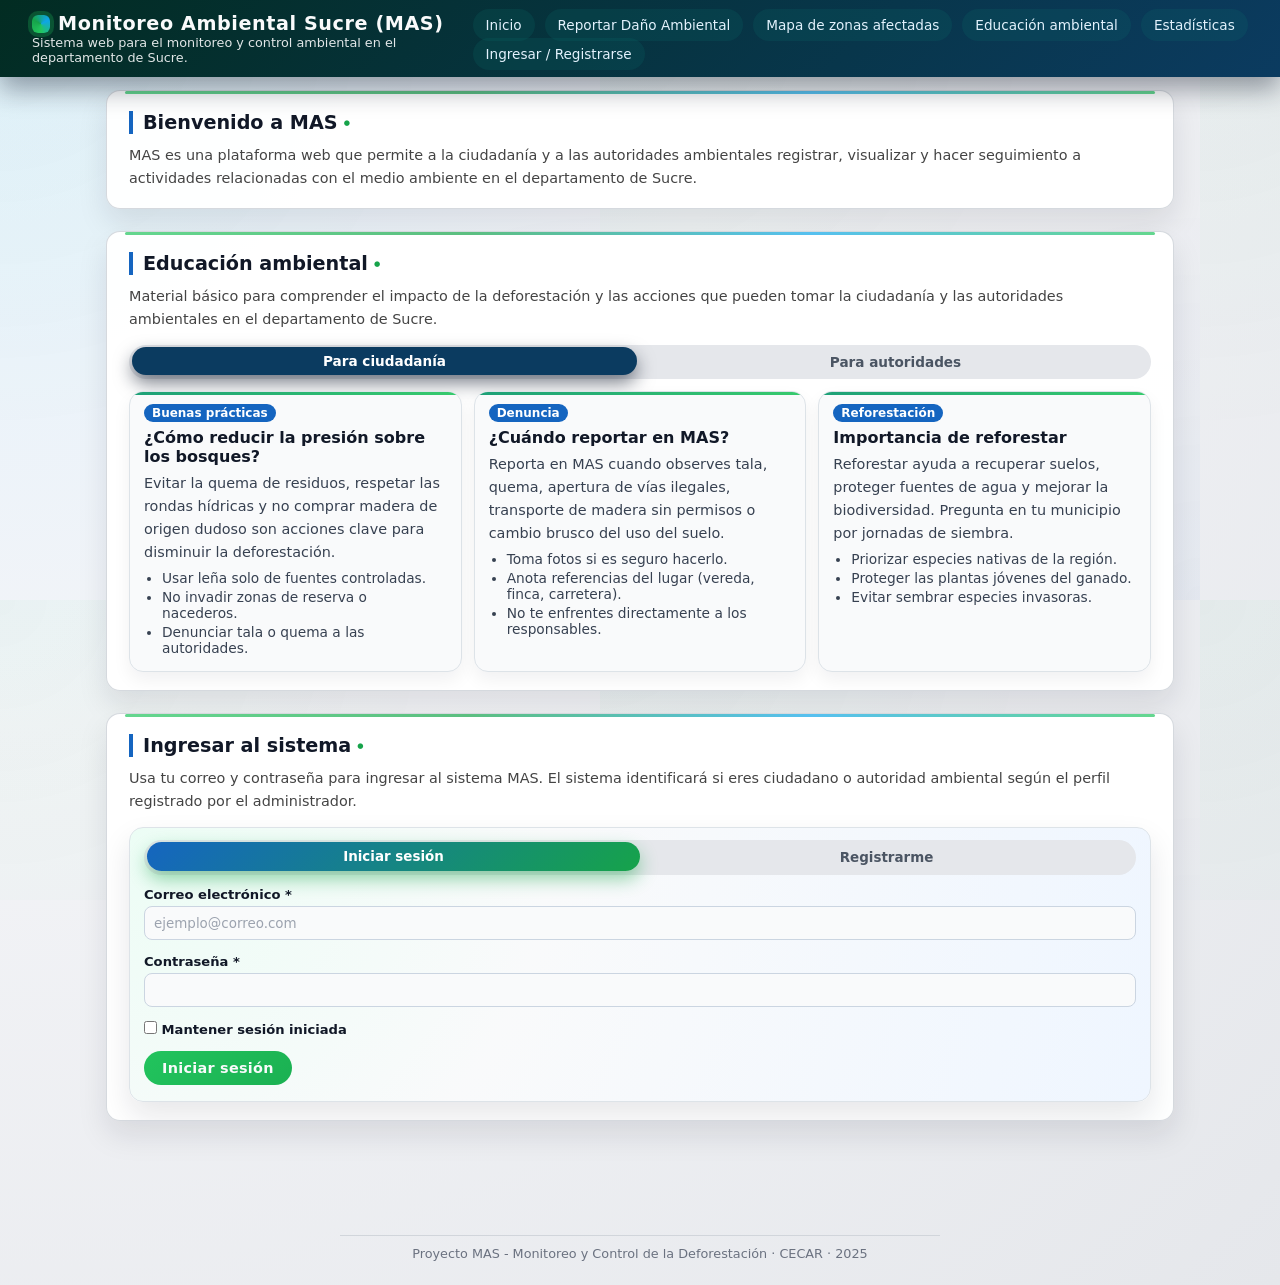
==== Web_Forestacion/html/index.html @ 9051a30a "Corregir carpeta Web_Forestacion subiendo sus archivos reales" ====
<!DOCTYPE html>
<html lang="es">

<head>
  <meta charset="UTF-8" />
  <meta name="viewport" content="width=device-width, initial-scale=1.0" />
  <title>MAS - Monitoreo y Control Ambiental</title>

  <!-- Desde /html apuntamos a /css -->
  <link rel="stylesheet" href="../css/style.css?v=2" />

  <link rel="stylesheet" href="https://unpkg.com/leaflet@1.9.4/dist/leaflet.css"
    integrity="sha256-p4NxAoJBhIIN+hmNHrzRCf9tD/miZyoHS5obTRR9BMY=" crossorigin="" />

</head>

<body>

  <!-- Encabezado principal -->
  <header>
    <div>
      <h1>Monitoreo Ambiental Sucre (MAS)</h1>
      <p>Sistema web para el monitoreo y control ambiental en el departamento de Sucre.</p>
    </div>

    <!-- Menú de navegación principal -->
    <nav>
      <ul>
        <li><a href="#inicio">Inicio</a></li>
        <li><a href="#reportar">Reportar Daño Ambiental</a></li>
        <li><a href="#mapa">Mapa de zonas afectadas</a></li>
        <li><a href="#educacion">Educación ambiental</a></li>
        <li><a href="#estadisticas">Estadísticas</a></li>
        <li><a href="#ingresar">Ingresar / Registrarse</a></li>
      </ul>
    </nav>
  </header>

  <main>
    <!-- Sección Inicio / Presentación del sistema -->
    <section id="inicio">
      <h2>Bienvenido a MAS</h2>
      <p>
        MAS es una plataforma web que permite a la ciudadanía y a las autoridades ambientales
        registrar, visualizar y hacer seguimiento a actividades relacionadas con el medio ambiente
        en el departamento de Sucre.
      </p>
    </section>

    <!-- Sección para crear reportes de deforestación -->
    <section id="reportar">
      <h2>Crear Reporte Ambiental</h2>
      <p>Si eres testigo de una actividad que afecte el ecosistema en el departamento de Sucre, regístrala aquí.</p>

      <form id="form-reporte" class="formulario">
        <!-- Tipo de actividad -->
        <div class="campo">
          <label for="tipoActividad">Tipo de Daño Ambiental:</label>
          <select id="tipoActividad" name="tipoActividad">
            <option value="">-- Seleccione una categoría --</option>
            <option value="tala">Tala Indebida de Árboles / Deforestación</option>
            <option value="quema">Quemas Provocadas o Incendios</option>
            <option value="cambio_uso">Uso Inadecuado del Suelo</option>
            <option value="extraccion">Minería o Extracción Ilegal de Recursos</option>
            <option value="contaminacion_agua">Contaminación de Ríos, Arroyos o Playas</option>
            <option value="basuras">Arrojo Clandestino de Basuras y Residuos</option>
            <option value="fauna">Caza, Tráfico o Maltrato de Fauna Silvestre</option>
            <option value="otra">Otro Daño o Impacto Ambiental</option>
          </select>
        </div>

        <!-- Municipio -->
        <div class="campo">
          <label for="municipio">Municipio *</label>
          <input type="text" id="municipio" name="municipio" placeholder="Ej: Sincelejo" required />
        </div>

        <!-- Vereda / zona -->
        <div class="campo">
          <label for="vereda">Vereda o zona *</label>
          <input type="text" id="vereda" name="vereda" placeholder="Ej: Vereda La Esperanza" required />
        </div>

        <!-- Coordenadas aproximadas -->
        <div class="campo">
          <label for="coordenadas">Coordenadas </label>
          <input type="text" id="coordenadas" name="coordenadas" placeholder="Ej: 9.2431, -75.1234" />
        </div>


        <!-- Fecha de observación -->
        <div class="campo">
          <label for="fecha">Fecha de la observación *</label>
          <input type="date" id="fecha" name="fecha" required />
        </div>

        <!-- Hora aproximada -->
        <div class="campo">
          <label for="hora">Hora aproximada</label>
          <input type="time" id="hora" name="hora" />
        </div>

        <!-- Hectáreas afectadas -->
        <div class="campo">
          <label for="hectareas">Hectáreas afectadas (aprox.)</label>
          <input type="number" id="hectareas" name="hectareas" min="0" step="0.1" placeholder="Ej: 2.5" />
        </div>

        <!-- Tipo de ecosistema -->
        <div class="campo">
          <label for="ecosistema">Tipo de ecosistema</label>
          <select id="ecosistema" name="ecosistema">
            <option value="">Opcional</option>
            <option value="bosque_humedo">Bosque húmedo</option>
            <option value="bosque_seco">Bosque seco</option>
            <option value="manglar">Manglar</option>
            <option value="otro">Otro</option>
          </select>
        </div>

        <div class="campo">
          <label for="idAutoridadReporte">Autoridad ambiental responsable *</label>
          <select id="idAutoridadReporte" name="id_autoridad" required>
            <option value="">Selecciona la autoridad a la que enviarás el reporte</option>
          </select>
          <small>Autoridades especializadas en el tipo de actividad (tala, quema, etc.).</small>
        </div>


        <!-- Descripción -->
        <div class="campo campo-full">
          <label for="descripcion">Descripción del caso *</label>
          <textarea id="descripcion" name="descripcion" rows="4"
            placeholder="Describe lo que observaste, responsables (si los conoces), vías de acceso, etc."
            required></textarea>
        </div>

        <!-- Evidencia fotográfica -->
        <div class="campo campo-full">
          <label for="evidencia">Evidencia fotográfica (opcional)</label>
          <input type="file" id="evidencia" name="evidencia" accept="image/*" />
          <small>Puedes adjuntar fotos en formato JPG o PNG.</small>
        </div>

        <!-- Botón -->
        <div class="campo campo-full">
          <button type="submit" class="btn-primario">
            Enviar reporte
          </button>
        </div>
      </form>
    </section>

    <!-- Sección con mapa -->
    <section id="mapa">
      <h2>Mapa de zonas afectadas</h2>
      <p>
        En este mapa se representan los reportes de deforestación registrados en el sistema MAS.
        Cada marcador corresponde a una zona afectada.
      </p>

      <!-- Contenedor del mapa -->
      <div id="mapa-zonas"></div>

      <p class="nota-mapa">
        Nota: las ubicaciones son aproximadas y se basan en las coordenadas suministradas en los reportes.
      </p>
    </section>


    <!-- Sección de educación ambiental -->
    <section id="educacion">
      <h2>Educación ambiental</h2>
      <p>
        Material básico para comprender el impacto de la deforestación y las acciones
        que pueden tomar la ciudadanía y las autoridades ambientales en el departamento de Sucre.
      </p>

      <!-- Pestañas de contenido -->
      <div class="edu-tabs">
        <button class="edu-tab activo" data-target="ciudadania">Para ciudadanía</button>
        <button class="edu-tab" data-target="autoridades">Para autoridades</button>
      </div>

      <!-- Panel: ciudadanía -->
      <div class="edu-panel" id="edu-ciudadania">
        <div class="edu-grid">
          <article class="edu-card">
            <span class="edu-tag">Buenas prácticas</span>
            <h3>¿Cómo reducir la presión sobre los bosques?</h3>
            <p>
              Evitar la quema de residuos, respetar las rondas hídricas y no comprar
              madera de origen dudoso son acciones clave para disminuir la deforestación.
            </p>
            <ul>
              <li>Usar leña solo de fuentes controladas.</li>
              <li>No invadir zonas de reserva o nacederos.</li>
              <li>Denunciar tala o quema a las autoridades.</li>
            </ul>
          </article>

          <article class="edu-card">
            <span class="edu-tag">Denuncia</span>
            <h3>¿Cuándo reportar en MAS?</h3>
            <p>
              Reporta en MAS cuando observes tala, quema, apertura de vías ilegales,
              transporte de madera sin permisos o cambio brusco del uso del suelo.
            </p>
            <ul>
              <li>Toma fotos si es seguro hacerlo.</li>
              <li>Anota referencias del lugar (vereda, finca, carretera).</li>
              <li>No te enfrentes directamente a los responsables.</li>
            </ul>
          </article>

          <article class="edu-card">
            <span class="edu-tag">Reforestación</span>
            <h3>Importancia de reforestar</h3>
            <p>
              Reforestar ayuda a recuperar suelos, proteger fuentes de agua y mejorar
              la biodiversidad. Pregunta en tu municipio por jornadas de siembra.
            </p>
            <ul>
              <li>Priorizar especies nativas de la región.</li>
              <li>Proteger las plantas jóvenes del ganado.</li>
              <li>Evitar sembrar especies invasoras.</li>
            </ul>
          </article>
        </div>
      </div>

      <!-- Panel: autoridades -->
      <div class="edu-panel oculto" id="edu-autoridades">
        <div class="edu-grid">
          <article class="edu-card">
            <span class="edu-tag">Monitoreo</span>
            <h3>Uso de MAS para la gestión institucional</h3>
            <p>
              La plataforma MAS puede apoyar la priorización de operativos,
              la actualización de planes de manejo y el seguimiento a zonas críticas.
            </p>
            <ul>
              <li>Identificar veredas con mayor número de reportes.</li>
              <li>Cruzar información con imágenes satelitales.</li>
              <li>Generar reportes periódicos para la toma de decisiones.</li>
            </ul>
          </article>

          <article class="edu-card">
            <span class="edu-tag">Normatividad</span>
            <h3>Normas clave relacionadas con la deforestación</h3>
            <p>
              Se debe articular el uso de MAS con la normatividad ambiental vigente,
              planes de ordenamiento territorial y acuerdos comunitarios.
            </p>
            <ul>
              <li>Licencias ambientales y permisos de aprovechamiento forestal.</li>
              <li>Zonas de reserva y áreas protegidas municipales y regionales.</li>
              <li>Protocolos para atención de quemas e incendios forestales.</li>
            </ul>
          </article>

          <article class="edu-card">
            <span class="edu-tag">Participación</span>
            <h3>Trabajo con comunidades</h3>
            <p>
              Las comunidades rurales son aliadas clave en la detección temprana
              de la deforestación y en la implementación de alternativas productivas.
            </p>
            <ul>
              <li>Capacitaciones sobre uso de la plataforma MAS.</li>
              <li>Mesas de trabajo con líderes comunitarios.</li>
              <li>Incentivos para iniciativas locales de conservación.</li>
            </ul>
          </article>
        </div>
      </div>
    </section>


    <!-- Sección de estadísticas para la autoridad -->
    <section id="estadisticas">
      <h2>Estadísticas y seguimiento</h2>
      <p>
        En esta sección se muestran indicadores básicos sobre los reportes de deforestación
        registrados en el sistema MAS.
      </p>

      <!-- Resumen en tarjetas -->
      <div class="stats-resumen">
        <div class="stat-card">
          <h3>Total de reportes</h3>
          <p id="stat-total-reportes" class="stat-valor">0</p>
          <span class="stat-etiqueta">Registros en el sistema</span>
        </div>

        <div class="stat-card">
          <h3>Hectáreas afectadas (aprox.)</h3>
          <p id="stat-hectareas" class="stat-valor">0</p>
          <span class="stat-etiqueta">Suma de las hectáreas reportadas</span>
        </div>

        <div class="stat-card">
          <h3>Municipios involucrados</h3>
          <p id="stat-municipios" class="stat-valor">0</p>
          <span class="stat-etiqueta">Municipios con al menos un reporte</span>
        </div>
      </div>

      <!-- Detalle por tipo y por municipio -->
      <div class="stats-detalle">
        <div class="stat-bloque">
          <h4>Reportes por tipo de actividad</h4>
          <ul id="lista-tipo-actividad" class="stat-lista">
            <!-- JS llena estos datos -->
          </ul>
        </div>

        <div class="stat-bloque">
          <h4>Reportes por municipio</h4>
          <ul id="lista-municipios" class="stat-lista">
            <!-- JS llena estos datos -->
          </ul>
        </div>
      </div>
    </section>


    <!-- Sección de autenticación (login y registro) -->
    <section id="ingresar">
      <h2>Ingresar al sistema</h2>
      <p>
        Usa tu correo y contraseña para ingresar al sistema MAS.
        El sistema identificará si eres ciudadano o autoridad ambiental
        según el perfil registrado por el administrador.
      </p>

      <div class="auth-contenedor">
        <!-- Pestañas -->
        <div class="auth-tabs">
          <button class="auth-tab activo" data-target="login">Iniciar sesión</button>
          <button class="auth-tab" data-target="registro">Registrarme</button>
        </div>

        <!-- Panel LOGIN -->
        <div class="auth-panel" id="panel-login">
          <form id="form-login" class="formulario auth-form">
            <div class="campo campo-full">
              <label for="loginCorreo">Correo electrónico *</label>
              <input type="email" id="loginCorreo" name="loginCorreo" placeholder="ejemplo@correo.com" required />
            </div>

            <div class="campo campo-full">
              <label for="loginClave">Contraseña *</label>
              <input type="password" id="loginClave" name="loginClave" required />
            </div>

            <div class="campo">
              <label>
                <input type="checkbox" id="loginRecordar" />
                Mantener sesión iniciada
              </label>
            </div>

            <div class="campo campo-full">
              <button type="submit" class="btn-primario">
                Iniciar sesión
              </button>
            </div>
          </form>
        </div>

        <!-- Panel REGISTRO (SOLO CIUDADANOS) -->
        <div class="auth-panel oculto" id="panel-registro">
          <form id="form-registro" class="formulario auth-form">
            <div class="campo">
              <label for="regNombre">Nombre *</label>
              <input type="text" id="regNombre" name="regNombre" required />
            </div>

            <div class="campo">
              <label for="regApellido">Apellido *</label>
              <input type="text" id="regApellido" name="regApellido" required />
            </div>

            <div class="campo">
              <label for="regCorreo">Correo electrónico *</label>
              <input type="email" id="regCorreo" name="regCorreo" placeholder="ejemplo@correo.com" required />
            </div>

            <div class="campo">
              <label for="regTelefono">Teléfono</label>
              <input type="tel" id="regTelefono" name="regTelefono" placeholder="Ej: 3001234567" />
            </div>

            <div class="campo">
              <label for="regMunicipio">Municipio *</label>
              <input type="text" id="regMunicipio" name="regMunicipio" placeholder="Ej: Sincelejo" required />
            </div>

            <div class="campo">
              <label for="regVereda">Vereda / Barrio</label>
              <input type="text" id="regVereda" name="regVereda" placeholder="Ej: Vereda La Esperanza" />
            </div>

            <!-- AQUÍ AÑADIMOS LAS CONTRASEÑAS -->
            <div class="campo">
              <label for="regClave">Contraseña *</label>
              <input type="password" id="regClave" name="regClave" required />
            </div>

            <div class="campo">
              <label for="regClave2">Confirmar contraseña *</label>
              <input type="password" id="regClave2" name="regClave2" required />
            </div>

            <div class="campo campo-full">
              <button type="submit" class="btn-primario">
                Crear cuenta ciudadana
              </button>
            </div>
          </form>
        </div>
    </section>


    <section id="panel-admin" class="oculto">
      <h2>Panel de administrador</h2>
      <p>
        Desde aquí puedes registrar nuevas autoridades ambientales que gestionarán
        los reportes enviados por la ciudadanía.
      </p>

      <form id="form-crear-autoridad" class="formulario">
        <div class="campo">
          <label for="autNombre">Nombre *</label>
          <input type="text" id="autNombre" name="nombre" required />
        </div>

        <div class="campo">
          <label for="autApellido">Apellido *</label>
          <input type="text" id="autApellido" name="apellido" required />
        </div>

        <div class="campo">
          <label for="autCorreo">Correo electrónico *</label>
          <input type="email" id="autCorreo" name="correo" placeholder="autoridad@mas.com" required />
        </div>

        <div class="campo">
          <label for="autTelefono">Teléfono</label>
          <input type="tel" id="autTelefono" name="telefono" placeholder="Ej: 3001234567" />
        </div>

        <div class="campo">
          <label for="autMunicipio">Municipio *</label>
          <input type="text" id="autMunicipio" name="municipio" placeholder="Ej: Sincelejo" required />
        </div>

        <div class="campo">
          <label for="autVereda">Vereda / Barrio</label>
          <input type="text" id="autVereda" name="vereda" placeholder="Ej: Oficina central" />
        </div>

        <div class="campo">
          <label for="autClave">Contraseña inicial *</label>
          <input type="password" id="autClave" name="clave" required />
        </div>

        <div class="campo campo-full">
          <button type="submit" class="btn-primario">
            Crear autoridad
          </button>
        </div>
        <div class="campo">
          <label for="autEspecialidad">Especialidad de la autoridad *</label>
          <select id="autEspecialidad" name="especialidad" required>
            <option value="tala">Tala de árboles</option>
            <option value="quema">Quema</option>
            <option value="cambio_uso">Cambio de uso del suelo</option>
            <option value="extraccion">Extracción ilegal</option>
            <option value="otra">Otra / general</option>
          </select>
        </div>

      </form>
      <!-- NUEVA SECCIÓN: Gestión de usuarios -->
      <hr style="margin: 20px 0; border: none; border-top: 1px solid #e5e7eb;" />

      <h3>Gestión de usuarios</h3>
      <p>Administra todos los ciudadanos, autoridades y administradores registrados en la plataforma.</p>

      <div class="tabla-reportes-autoridad">
        <table>
          <thead>
            <tr>
              <th>ID</th>
              <th>Nombre</th>
              <th>Correo</th>
              <th>Rol</th>
              <th>Especialidad</th>
              <th>Municipio</th>
              <th>Acciones</th>
            </tr>
          </thead>
          <tbody id="tabla-usuarios-admin">
            <!-- JS inyecta filas -->
          </tbody>
        </table>
      </div>

      <!-- Detalle / edición de usuario -->
      <div id="detalle-usuario-admin" class="detalle-reporte oculto">
        <h3>Editar usuario</h3>

        <form id="form-editar-usuario-admin" class="formulario">
          <input type="hidden" id="adminUserId" name="id_usuario" />

          <div class="campo">
            <label for="adminUserNombre">Nombre</label>
            <input type="text" id="adminUserNombre" name="nombre" required />
          </div>

          <div class="campo">
            <label for="adminUserApellido">Apellido</label>
            <input type="text" id="adminUserApellido" name="apellido" required />
          </div>

          <div class="campo">
            <label for="adminUserCorreo">Correo</label>
            <input type="email" id="adminUserCorreo" name="correo" required />
          </div>

          <div class="campo">
            <label for="adminUserTelefono">Teléfono</label>
            <input type="tel" id="adminUserTelefono" name="telefono" />
          </div>

          <div class="campo">
            <label for="adminUserMunicipio">Municipio</label>
            <input type="text" id="adminUserMunicipio" name="municipio" />
          </div>

          <div class="campo">
            <label for="adminUserVereda">Vereda / barrio</label>
            <input type="text" id="adminUserVereda" name="vereda" />
          </div>

          <div class="campo">
            <label for="adminUserRol">Rol</label>
            <select id="adminUserRol" name="tipo_usuario" required>
              <option value="ciudadano">Ciudadano</option>
              <option value="autoridad">Autoridad</option>
              <option value="admin">Administrador</option>
            </select>
          </div>

          <div class="campo">
            <label for="adminUserEspecialidad">Especialidad (si es autoridad)</label>
            <select id="adminUserEspecialidad" name="especialidad">
              <option value="">(Ninguna / no aplica)</option>
              <option value="tala">Tala de árboles</option>
              <option value="quema">Quema</option>
              <option value="cambio_uso">Cambio de uso del suelo</option>
              <option value="extraccion">Extracción ilegal</option>
              <option value="otra">Otra</option>
              <option value="general">General</option>
            </select>
          </div>

          <div class="campo campo-full">
            <label for="adminUserNuevaClave">Nueva contraseña (opcional)</label>
            <input type="password" id="adminUserNuevaClave" name="nueva_clave"
              placeholder="Déjalo vacío para no cambiar la clave" />
          </div>

          <div class="campo campo-full" style="display:flex; gap:10px; margin-top:8px;">
            <button type="submit" class="btn-primario">Guardar cambios</button>
            <button type="button" id="btn-cancelar-edicion-usuario" class="btn-secundario">
              Cancelar
            </button>
          </div>
        </form>
      </div>
    </section>

    <!-- Panel privado de usuario (ciudadano) -->
    <section id="panel-usuario" class="oculto">
      <h2>Mis reportes de deforestación</h2>
      <p>
        Aquí puedes consultar y gestionar los reportes que has registrado en MAS.
      </p>

      <div class="tabla-mis-reportes">
        <table>
          <thead>
            <tr>
              <th>ID</th>
              <th>Fecha</th>
              <th>Municipio</th>
              <th>Tipo</th>
              <th>Estado</th>
              <th>Acciones</th>
            </tr>
          </thead>
          <tbody id="tabla-mis-reportes">
            <!-- JS inyecta filas -->
          </tbody>
        </table>
      </div>

      <div id="detalle-mi-reporte" class="detalle-reporte oculto">
        <h3>Detalle del reporte</h3>
        <p><strong>Municipio:</strong> <span data-campo="municipio"></span></p>
        <p><strong>Vereda / zona:</strong> <span data-campo="vereda"></span></p>
        <p><strong>Tipo de actividad:</strong> <span data-campo="tipo"></span></p>
        <p><strong>Fecha y hora:</strong> <span data-campo="fecha-hora"></span></p>
        <p><strong>Hectáreas afectadas:</strong> <span data-campo="hectareas"></span></p>
        <p><strong>Ecosistema:</strong> <span data-campo="ecosistema"></span></p>
        <p><strong>Descripción:</strong></p>
        <p><span data-campo="descripcion"></span></p>

        <div class="detalle-imagen">
          <p><strong>Evidencia fotográfica:</strong></p>
          <img id="detalle-mi-reporte-img" src="" alt="Evidencia del reporte" />
        </div>
      </div>
    </section>

    <!-- Panel privado de autoridad -->
    <section id="panel-autoridad" class="oculto">
      <h2>Panel de autoridad ambiental</h2>
      <p>
        En este panel se listan todos los reportes registrados en la plataforma MAS
        para apoyar el monitoreo y la toma de decisiones.
      </p>

      <div class="tabla-reportes-autoridad">
        <table>
          <thead>
            <tr>
              <th>ID</th>
              <th>Ciudadano</th>
              <th>Municipio</th>
              <th>Vereda / zona</th>
              <th>Tipo</th>
              <th>Fecha</th>
              <th>Estado</th>
              <th>Acciones</th>
            </tr>
          </thead>
          <tbody id="tabla-reportes-autoridad">
            <!-- JS inyecta las filas -->
          </tbody>
        </table>
      </div>

      <div id="detalle-reporte-autoridad" class="detalle-reporte oculto">
        <h3>Detalle del reporte seleccionado</h3>
        <p>
          <strong>Reportado por:</strong>
          <span data-campo="ciudadano"></span>
        </p>
        <p>
          <strong>Correo:</strong>
          <span data-campo="correo"></span>
        </p>
        <p>
          <strong>Municipio:</strong>
          <span data-campo="municipio"></span>
        </p>
        <p>
          <strong>Vereda / zona:</strong>
          <span data-campo="vereda"></span>
        </p>
        <p>
          <strong>Tipo de actividad:</strong>
          <span data-campo="tipo"></span>
        </p>
        <p>
          <strong>Fecha y hora:</strong>
          <span data-campo="fecha-hora"></span>
        </p>
        <p>
          <strong>Hectáreas afectadas:</strong>
          <span data-campo="hectareas"></span>
        </p>
        <p>
          <strong>Ecosistema:</strong>
          <span data-campo="ecosistema"></span>
        </p>
        <p><strong>Descripción:</strong></p>
        <p><span data-campo="descripcion"></span></p>

        <div class="detalle-imagen">
          <p><strong>Evidencia fotográfica:</strong></p>
          <img id="detalle-reporte-autoridad-img" src="" alt="Evidencia del reporte" />
        </div>

        <div class="detalle-estado">
          <label for="estado-reporte-select">Estado del reporte:</label>
          <select id="estado-reporte-select">
            <option value="registrado">Registrado</option>
            <option value="en_revision">En revisión</option>
            <option value="en_proceso">En proceso</option>
            <option value="cerrado">Cerrado</option>
          </select>

          <label for="observacion-cierre">Observación / nota de cierre (opcional)</label>
          <textarea id="observacion-cierre" rows="3"></textarea>

          <button type="button" id="btn-guardar-estado" class="btn-primario">
            Guardar cambios
          </button>
        </div>
      </div>
    </section>
  </main>


  </main>

  <footer>
    <p>Proyecto MAS - Monitoreo y Control de la Deforestación · CECAR · 2025</p>
  </footer>

  <!-- Desde /html apuntamos a /js -->
  <script src="../js/app.js"></script>
  <script src="https://unpkg.com/leaflet@1.9.4/dist/leaflet.js"
    integrity="sha256-20nQCchB9co0qIjJZRGuk2/Z9VM+kNiyxNV1lvTlZBo=" crossorigin=""></script>
</body>

</html>
---- Web_Forestacion/css/style.css ----
/* =========================================
   PALETA Y VARIABLES
========================================= */
:root {
  --azul-oscuro: #0B3B60; 
  --azul: #1565C0;        
  --azul-claro: #E3F2FD;  
  --gris-fondo: #f3f4f7;
  --gris-borde: #dde3e8;
  --gris-texto: #444;
  --sombra-suave: 0 14px 30px rgba(15, 23, 42, 0.1);
  --radio-card: 14px;
  --trans-rapida: 0.18s ease-out;
  --trans-lenta: 0.25s ease-out;
}
/* ====== RESET ====== */
* {
  margin: 0;
  padding: 0;
  box-sizing: border-box;
  font-family: system-ui, -apple-system, "Segoe UI", sans-serif;
}
html {
  scroll-behavior: smooth;
}
/* ====== BODY / BACKGROUND ====== */
body {
  min-height: 100vh;
  background: radial-gradient(circle at top left, #E3F2FD 0, #f3f4f7 40%, #e5e7eb 100%);
  color: #111827;
  position: relative;
}
/* Patrón suave de fondo */
body::before {
  content: "";
  position: fixed;
  inset: 0;
  background-image:
    radial-gradient(circle at 0 0, rgba(34, 197, 94, 0.06) 0, transparent 55%),
    radial-gradient(circle at 100% 100%, rgba(59, 130, 246, 0.06) 0, transparent 50%),
    linear-gradient(135deg, rgba(148, 163, 184, 0.12) 0.5px, transparent 0.5px);
  background-size: 600px 600px, 600px 600px, 22px 22px;
  opacity: 0.6;
  pointer-events: none;
  z-index: -1;
}
/* Contenedor principal */
main {
  max-width: 1100px;
  margin: 90px auto 40px;
  padding: 0 16px 40px;
}
/* ====== HEADER Y MENÚ ====== */
header {
  position: fixed;
  inset-inline: 0;
  top: 0;
  z-index: 9999;
  display: flex;
  justify-content: space-between;
  align-items: center;
  gap: 16px;
  padding: 12px 32px;
  background: linear-gradient(135deg, #022c22, var(--azul-oscuro));
  color: #f9fafb;
  box-shadow: 0 12px 25px rgba(15, 23, 42, 0.4);
  backdrop-filter: blur(16px);
}
header h1 {
  font-size: 1.2rem;
  font-weight: 700;
  letter-spacing: 0.03em;
  display: flex;
  align-items: center;
  gap: 8px;
}
header h1::before {
  content: "";
  width: 18px;
  height: 18px;
  border-radius: 6px;
  background: conic-gradient(from 180deg, #22c55e, #16a34a, #0ea5e9, #22c55e);
  box-shadow: 0 0 0 4px rgba(34, 197, 94, 0.25);
}
header p {
  font-size: 0.8rem;
  opacity: 0.9;
}
/* Menú */
nav ul {
  list-style: none;
  display: flex;
  flex-wrap: wrap;
  gap: 10px;
}
nav a {
  text-decoration: none;
  color: var(--azul-claro);
  font-size: 0.85rem;
  padding: 7px 12px;
  border-radius: 999px;
  border: 1px solid transparent;
  background: rgba(15, 118, 110, 0.18);
  backdrop-filter: blur(10px);
  transition:
    background-color var(--trans-rapida),
    color var(--trans-rapida),
    transform var(--trans-rapida),
    box-shadow var(--trans-rapida),
    border-color var(--trans-rapida);
}
nav a:hover {
  background-color: var(--azul);
  border-color: rgba(209, 250, 229, 0.9);
  color: #fff;
  transform: translateY(-1px);
  box-shadow: 0 8px 18px rgba(34, 197, 94, 0.35);
}
/* ====== SECCIONES ====== */
section {
  background: rgba(255, 255, 255, 0.96);
  margin-bottom: 22px;
  padding: 20px 22px 18px;
  border-radius: var(--radio-card);
  border: 1px solid rgba(209, 213, 219, 0.9);
  box-shadow: var(--sombra-suave);
  position: relative;
  overflow: hidden;
  animation: fadeInUp 0.5s ease-out;
}
/* Línea decorativa sutil arriba */
section::before {
  content: "";
  position: absolute;
  inset-inline: 18px;
  top: 0;
  height: 3px;
  border-radius: 999px;
  background: linear-gradient(90deg, #22c55e, #16a34a, #0ea5e9, #22c55e);
  opacity: 0.7;
}
/* Glow suave en el borde derecho */
section::after {
  content: "";
  position: absolute;
  right: -80px;
  top: 30%;
  width: 160px;
  height: 160px;
  background: radial-gradient(circle, rgba(34, 197, 94, 0.14), transparent 70%);
  opacity: 0;
  transition: opacity 0.25s ease-out;
}
section:hover::after {
  opacity: 1;
}
section h2 {
  font-size: 1.2rem;
  margin-bottom: 10px;
  border-left: 4px solid var(--azul);
  padding-left: 10px;
  display: inline-flex;
  align-items: center;
  gap: 6px;
}
section h2::after {
  content: "●";
  font-size: 0.45rem;
  color: #16a34a;
}
section p {
  font-size: 0.9rem;
  line-height: 1.6;
  color: var(--gris-texto);
}
/* Animación hover general */
section:hover {
  transform: translateY(-2px);
  box-shadow: 0 18px 40px rgba(15, 23, 42, 0.18);
}
/* ====== FOOTER ====== */
footer {
  text-align: center;
  padding: 12px 10px 24px;
  font-size: 0.8rem;
  color: #6b7280;
}
footer::before {
  content: "";
  display: block;
  margin: 0 auto 10px;
  width: 80%;
  max-width: 600px;
  border-top: 1px solid #d1d5db;
}
/* ====== FORMULARIO DE REPORTE ====== */
.formulario {
  margin-top: 14px;
  display: grid;
  grid-template-columns: repeat(auto-fit, minmax(240px, 1fr));
  gap: 14px 18px;
}
.campo {
  display: flex;
  flex-direction: column;
  gap: 4px;
  position: relative;
}
.campo-full {
  grid-column: 1 / -1;
}
.campo label {
  font-size: 0.82rem;
  font-weight: 650;
  color: #111827;
}
.campo input,
.campo select,
.campo textarea {
  font-size: 0.9rem;
  padding: 8px 9px;
  border-radius: 8px;
  border: 1px solid #cbd5e1;
  background-color: #f9fafb;
  color: #111827;
  transition:
    border-color var(--trans-rapida),
    box-shadow var(--trans-rapida),
    background-color var(--trans-rapida),
    transform 0.1s ease-out;
}
.campo input::placeholder,
.campo textarea::placeholder {
  color: #9ca3af;
  font-size: 0.84rem;
}
.campo input:focus,
.campo select:focus,
.campo textarea:focus {
  outline: none;
  border-color: var(--azul);
  background-color: #ffffff;
  box-shadow: 0 0 0 2px rgba(34, 197, 94, 0.2);
  transform: translateY(-1px);
}
.campo small {
  font-size: 0.75rem;
  color: #6b7280;
}
/* Botón principal */
.btn-primario {
  border: none;
  cursor: pointer;
  padding: 9px 18px;
  border-radius: 999px;
  background: linear-gradient(135deg, #22c55e, #16a34a);
  color: #f9fafb;
  font-size: 0.9rem;
  font-weight: 700;
  letter-spacing: 0.02em;
  align-self: flex-start;
  transition:
    background-position var(--trans-lenta),
    transform var(--trans-rapida),
    box-shadow var(--trans-rapida),
    filter var(--trans-rapida);
  background-size: 180% 180%;
  background-position: left center;
}
.btn-primario:hover {
  background-position: right center;
  transform: translateY(-2px);
  box-shadow: 0 12px 30px rgba(34, 197, 94, 0.35);
  filter: brightness(1.03);
}
.btn-primario:active {
  transform: translateY(0);
  box-shadow: 0 4px 12px rgba(22, 163, 74, 0.45);
}
/* Botones secundarios / peligro */
.btn-secundario,
.btn-peligro {
  border-radius: 999px;
  padding: 6px 10px;
  font-size: 0.78rem;
  font-weight: 600;
  border: 1px solid transparent;
  cursor: pointer;
  transition:
    background-color var(--trans-rapida),
    color var(--trans-rapida),
    transform 0.1s ease-out,
    box-shadow 0.12s ease-out,
    border-color 0.12s ease-out;
}
.btn-secundario {
  background-color: #e5f0ff;
  color: #1f2933;
  border-color: #bfdbfe;
}
.btn-secundario:hover {
  background-color: #2563eb;
  color: #ffffff;
  box-shadow: 0 6px 18px rgba(37, 99, 235, 0.45);
  transform: translateY(-1px);
}
.btn-peligro {
  background-color: #fee2e2;
  color: #991b1b;
  border-color: #fecaca;
}
.btn-peligro:hover {
  background-color: #dc2626;
  color: #fef2f2;
  box-shadow: 0 6px 18px rgba(220, 38, 38, 0.45);
  transform: translateY(-1px);
}
/* ====== AUTENTICACIÓN (LOGIN / REGISTRO) ====== */
.auth-contenedor {
  margin-top: 14px;
  border-radius: var(--radio-card);
  border: 1px solid var(--gris-borde);
  background: radial-gradient(circle at top left, #ecfdf5 0, #f9fafb 40%, #eff6ff 100%);
  padding: 12px 14px 16px;
  box-shadow: var(--sombra-suave);
}
/* Pestañas */
.auth-tabs {
  display: flex;
  border-radius: 999px;
  background-color: #e5e7eb;
  padding: 3px;
  margin-bottom: 12px;
}
.auth-tab {
  flex: 1;
  border: none;
  background: transparent;
  padding: 7px 10px;
  border-radius: 999px;
  font-size: 0.84rem;
  font-weight: 650;
  color: #4b5563;
  cursor: pointer;
  transition:
    background-color var(--trans-rapida),
    color var(--trans-rapida),
    box-shadow var(--trans-rapida),
    transform 0.12s ease-out;
}
.auth-tab.activo {
  background: linear-gradient(135deg, var(--azul), #16a34a);
  color: #ffffff;
  box-shadow: 0 8px 18px rgba(22, 163, 74, 0.45);
  transform: translateY(-1px);
}
.auth-panel {
  margin-top: 6px;
}
.auth-form {
  margin-top: 8px;
}
/* ====== ESTADÍSTICAS ====== */
.stats-resumen {
  margin-top: 14px;
  display: grid;
  grid-template-columns: repeat(auto-fit, minmax(220px, 1fr));
  gap: 12px;
}
.stat-card {
  background: #f9fafb;
  border-radius: var(--radio-card);
  padding: 12px 14px;
  border: 1px solid var(--gris-borde);
  box-shadow: 0 8px 18px rgba(15, 23, 42, 0.06);
  position: relative;
  overflow: hidden;
  transition: transform var(--trans-rapida), box-shadow var(--trans-rapida);
}
.stat-card::after {
  content: "";
  position: absolute;
  inset: 0;
  background: radial-gradient(circle at top left, rgba(34, 197, 94, 0.12), transparent 50%);
  opacity: 0;
  transition: opacity var(--trans-rapida);
}
.stat-card:hover {
  transform: translateY(-3px);
  box-shadow: 0 12px 28px rgba(15, 23, 42, 0.16);
}
.stat-card:hover::after {
  opacity: 1;
}
.stat-card h3 {
  font-size: 0.95rem;
  color: #111827;
  margin-bottom: 4px;
}
.stat-valor {
  font-size: 1.6rem;
  font-weight: 700;
  color: #065f46;
  margin-bottom: 2px;
}
.stat-etiqueta {
  font-size: 0.78rem;
  color: #6b7280;
}
.stats-detalle {
  margin-top: 18px;
  display: grid;
  grid-template-columns: repeat(auto-fit, minmax(260px, 1fr));
  gap: 14px;
}
.stat-bloque {
  background-color: #f9fafb;
  border-radius: var(--radio-card);
  padding: 12px 14px;
  border: 1px solid var(--gris-borde);
  box-shadow: 0 6px 15px rgba(15, 23, 42, 0.06);
}
.stat-bloque h4 {
  font-size: 0.95rem;
  margin-bottom: 6px;
  color: #111827;
}
.stat-lista {
  list-style: none;
}
.stat-lista li {
  display: flex;
  justify-content: space-between;
  align-items: center;
  padding: 4px 0;
  border-bottom: 1px dashed #e5e7eb;
  font-size: 0.85rem;
}
.stat-lista li:last-child {
  border-bottom: none;
}
.stat-label {
  color: #374151;
}
.stat-badge {
  min-width: 26px;
  text-align: center;
  padding: 2px 8px;
  border-radius: 999px;
  background-color: var(--azul);
  color: #fff;
  font-size: 0.78rem;
  font-weight: 600;
}
/* ====== MAPA ====== */
#mapa-zonas {
  width: 100%;
  height: 380px;
  border-radius: 14px;
  overflow: hidden;
  box-shadow: 0 14px 30px rgba(15, 23, 42, 0.18);
  border: 1px solid rgba(15, 118, 110, 0.35);
}
.nota-mapa {
  margin-top: 6px;
  font-size: 0.8rem;
  color: #6b7280;
}
/* ====== EDUCACIÓN AMBIENTAL ====== */
.edu-tabs {
  margin-top: 14px;
  display: flex;
  gap: 6px;
  background-color: #e5e7eb;
  border-radius: 999px;
  padding: 3px;
}
.edu-tab {
  flex: 1;
  border: none;
  background: transparent;
  padding: 6px 10px;
  border-radius: 999px;
  font-size: 0.85rem;
  font-weight: 600;
  color: #4b5563;
  cursor: pointer;
  transition:
    background-color var(--trans-rapida),
    color var(--trans-rapida),
    box-shadow var(--trans-rapida),
    transform 0.12s ease-out;
}
.edu-tab.activo {
  background-color: var(--azul-oscuro);
  color: #ffffff;
  box-shadow: 0 8px 18px rgba(15, 23, 42, 0.55);
  transform: translateY(-1px);
}
.edu-panel {
  margin-top: 12px;
}
.edu-grid {
  display: grid;
  grid-template-columns: repeat(auto-fit, minmax(260px, 1fr));
  gap: 12px;
}
.edu-card {
  background-color: #f9fafb;
  border-radius: var(--radio-card);
  padding: 12px 14px;
  border: 1px solid var(--gris-borde);
  box-shadow: 0 8px 18px rgba(15, 23, 42, 0.06);
  font-size: 0.9rem;
  position: relative;
  overflow: hidden;
}
.edu-card::before {
  content: "";
  position: absolute;
  inset-inline: 0;
  top: 0;
  height: 3px;
  background: linear-gradient(90deg, #059669, #22c55e);
  opacity: 0.9;
}
.edu-card h3 {
  font-size: 1rem;
  margin: 6px 0 6px;
  color: #111827;
}
.edu-card p {
  margin-bottom: 6px;
  color: #374151;
}
.edu-card ul {
  padding-left: 18px;
  margin: 0;
}
.edu-card li {
  margin-bottom: 3px;
  font-size: 0.86rem;
  color: #374151;
}
.edu-tag {
  display: inline-block;
  font-size: 0.75rem;
  padding: 2px 8px;
  border-radius: 999px;
  background-color: var(--azul);
  color: #fff;
  font-weight: 600;
}
/* ====== TABLAS (AUTORIDAD / CIUDADANO) ====== */
.tabla-reportes-autoridad {
  margin-top: 12px;
  overflow-x: auto;
}
.tabla-reportes-autoridad table {
  width: 100%;
  border-collapse: collapse;
  font-size: 0.85rem;
}
.tabla-reportes-autoridad thead {
  background: linear-gradient(90deg, #eff6ff, #ecfdf5);
}
.tabla-reportes-autoridad th,
.tabla-reportes-autoridad td {
  padding: 7px 8px;
  border-bottom: 1px solid #e5e7eb;
  text-align: left;
}
.tabla-reportes-autoridad tbody tr:hover {
  background-color: #f9fafb;
}
/* ====== UTILIDADES ====== */
.oculto {
  display: none;
}
/* ====== RESPONSIVE ====== */
@media (max-width: 768px) {
  header {
    flex-direction: column;
    align-items: flex-start;
    padding: 10px 16px;
  }
  main {
    margin-top: 115px;
  }
  nav ul {
    justify-content: flex-start;
  }
  section {
    padding: 16px 14px;
  }
}
/* ====== ANIMACIONES ====== */
@keyframes fadeInUp {
  from {
    opacity: 0;
    transform: translateY(8px);
  }
  to {
    opacity: 1;
    transform: translateY(0);
  }
}
/* =========================================
   DETALLE DE REPORTE (AUTORIDAD / USUARIO)
========================================= */
/* Ficha contenedora */
.detalle-reporte {
  margin-top: 18px;
  padding: 18px 20px 16px;
  border-radius: 16px;
  border: 1px solid rgba(148, 163, 184, 0.7);
  background: radial-gradient(circle at top left, #ecfdf5 0, #ffffff 50%, #eff6ff 100%);
  box-shadow: 0 18px 40px rgba(15, 23, 42, 0.16);
}
/* Título de la ficha */
.detalle-reporte h3 {
  font-size: 1.05rem;
  font-weight: 700;
  color: #0f172a;
  margin-bottom: 10px;
}
/* Texto dentro de la ficha */
.detalle-reporte p {
  font-size: 0.9rem;
  color: #111827;
  margin-bottom: 4px;
}
/* Etiquetas "Correo:", "Municipio:", etc. alineadas */
.detalle-reporte p strong {
  display: inline-block;
  min-width: 160px;     /* si quieres más o menos ancho, ajusta este valor */
  color: #0f172a;
}
/* Bloque donde va la imagen */
.detalle-reporte .detalle-imagen {
  margin-top: 4px;
}
/* Estilo de la imagen */
.detalle-reporte .detalle-imagen img {
  margin-top: 6px;
  max-width: 100%;
  border-radius: 14px;
  box-shadow: 0 14px 30px rgba(15, 23, 42, 0.45);
  border: 2px solid rgba(15, 118, 110, 0.5);
  object-fit: cover;
}
/* Bloque inferior de estado / observación / botón */
.detalle-estado {
  margin-top: 16px;
  padding-top: 10px;
  border-top: 1px dashed #d1d5db;
  display: flex;
  flex-wrap: wrap;
  gap: 10px 16px;
  align-items: flex-end;
}
.detalle-estado label {
  font-size: 0.82rem;
  font-weight: 600;
  color: #111827;
  display: block;
  margin-bottom: 3px;
}
.detalle-estado select,
.detalle-estado textarea {
  font-size: 0.88rem;
  padding: 7px 8px;
  border-radius: 8px;
  border: 1px solid #cbd5e1;
  background-color: #f9fafb;
  color: #111827;
}
.detalle-estado textarea {
  min-width: 260px;
  max-width: 420px;
  resize: vertical;
}
/* Empujamos el botón a la derecha en escritorio */
.detalle-estado #btn-guardar-estado {
  margin-left: auto;
}
/* ============================
   LAYOUT RESPONSIVE
============================ */
/* Desktop: texto a la izquierda, foto a la derecha, estado abajo a todo el ancho */
@media (min-width: 900px) {
  .detalle-reporte {
    display: grid;
    grid-template-columns: minmax(0, 2fr) minmax(0, 1.2fr);
    gap: 22px;
    align-items: flex-start;
  }
  /* Por defecto, todo va en la columna 1 (izquierda) */
  .detalle-reporte > * {
    grid-column: 1 / 2;
  }
  /* Solo el bloque de imagen va en la columna derecha */
  .detalle-reporte .detalle-imagen {
    grid-column: 2 / 3;
  }
  /* El bloque de estado ocupa todo el ancho, abajo */
  .detalle-reporte .detalle-estado {
    grid-column: 1 / -1;
  }
}
/* Móvil / tablet: la ficha se apila en una sola columna */
@media (max-width: 768px) {
  .detalle-reporte {
    padding: 16px 14px;
  }
  .detalle-estado {
    flex-direction: column;
    align-items: stretch;
  }
  .detalle-estado textarea {
    max-width: 100%;
  }
  .detalle-estado #btn-guardar-estado {
    margin-left: 0;
    align-self: flex-start;
  }
}
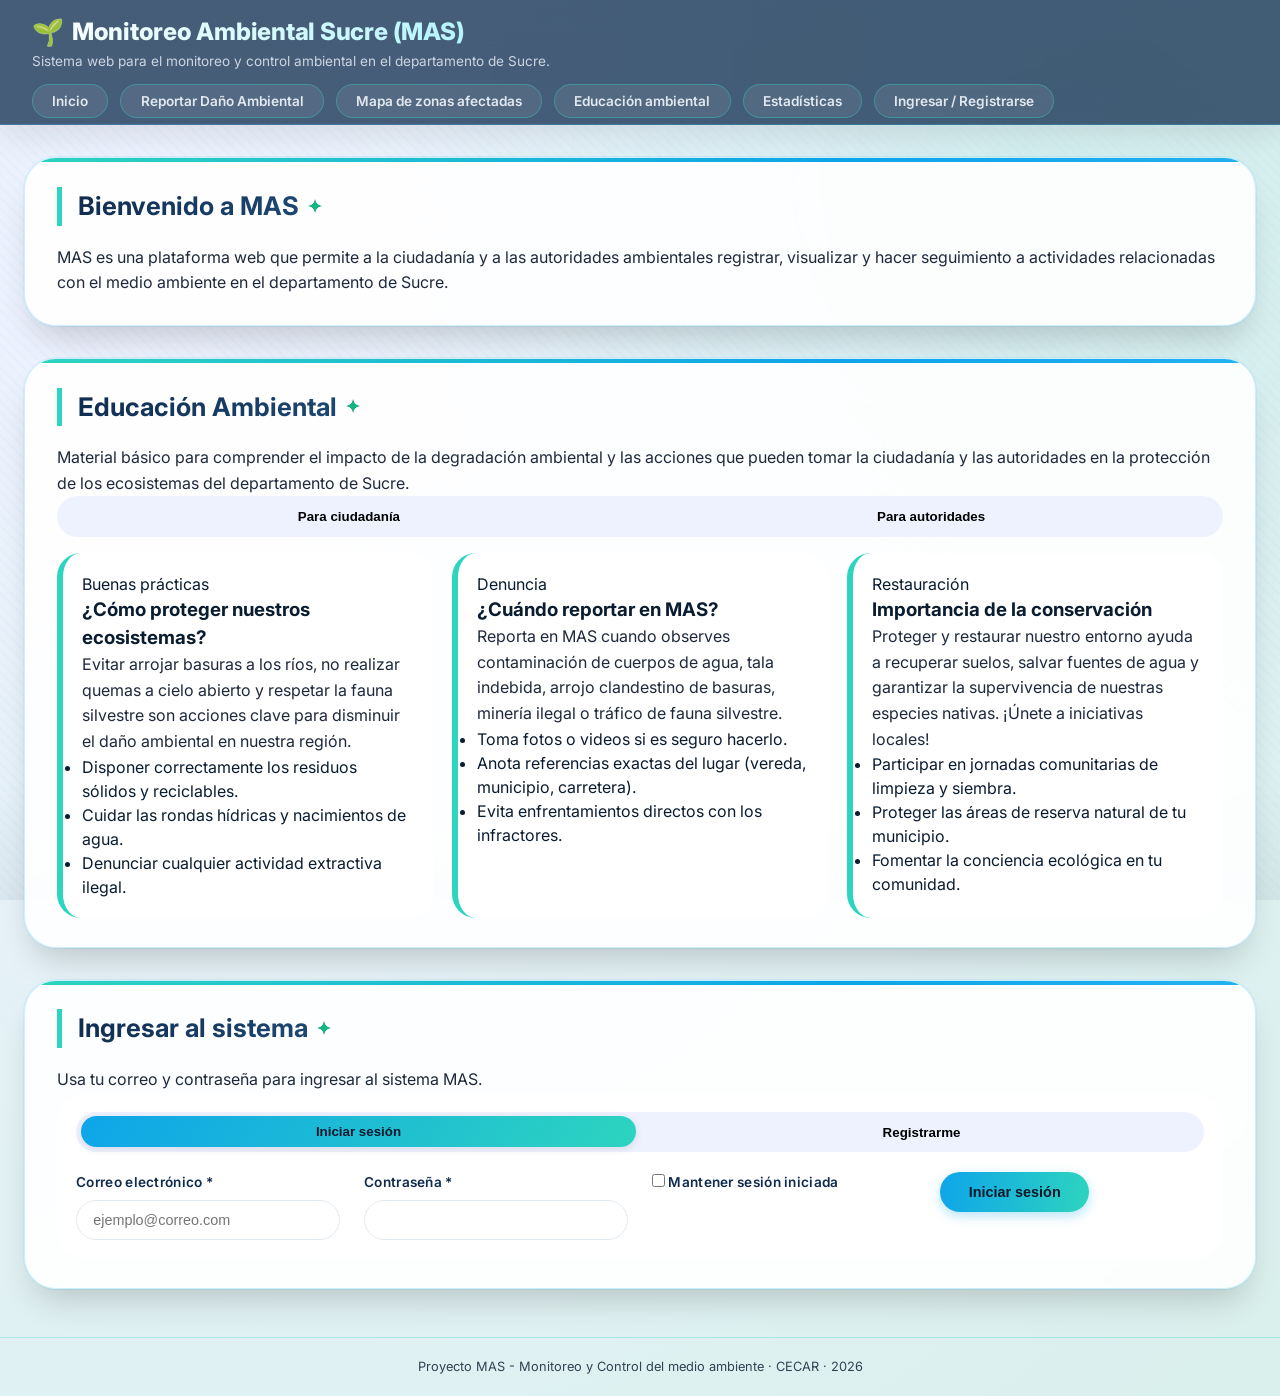
==== commit 67e1f62f: "mejora en el diseño" ====
--- a/Web_Forestacion/html/index.html
+++ b/Web_Forestacion/html/index.html
@@ -155,7 +155,7 @@
     <section id="mapa">
       <h2>Mapa de zonas afectadas</h2>
       <p>
-        En este mapa se representan los reportes de deforestación registrados en el sistema MAS.
+        En este mapa se representan los reportes del medio ambiente registrados en el sistema MAS.
         Cada marcador corresponde a una zona afectada.
       </p>
 
@@ -170,32 +170,28 @@
 
     <!-- Sección de educación ambiental -->
     <section id="educacion">
-      <h2>Educación ambiental</h2>
+      <h2>Educación Ambiental</h2>
       <p>
-        Material básico para comprender el impacto de la deforestación y las acciones
-        que pueden tomar la ciudadanía y las autoridades ambientales en el departamento de Sucre.
-      </p>
-
-      <!-- Pestañas de contenido -->
+        Material básico para comprender el impacto de la degradación ambiental y las acciones que pueden tomar la ciudadanía y las autoridades en la protección de los ecosistemas del departamento de Sucre.
+      </p>
+
       <div class="edu-tabs">
-        <button class="edu-tab activo" data-target="ciudadania">Para ciudadanía</button>
+        <button class="edu-tab activa" data-target="ciudadania">Para ciudadanía</button>
         <button class="edu-tab" data-target="autoridades">Para autoridades</button>
       </div>
 
-      <!-- Panel: ciudadanía -->
       <div class="edu-panel" id="edu-ciudadania">
         <div class="edu-grid">
           <article class="edu-card">
             <span class="edu-tag">Buenas prácticas</span>
-            <h3>¿Cómo reducir la presión sobre los bosques?</h3>
+            <h3>¿Cómo proteger nuestros ecosistemas?</h3>
             <p>
-              Evitar la quema de residuos, respetar las rondas hídricas y no comprar
-              madera de origen dudoso son acciones clave para disminuir la deforestación.
+              Evitar arrojar basuras a los ríos, no realizar quemas a cielo abierto y respetar la fauna silvestre son acciones clave para disminuir el daño ambiental en nuestra región.
             </p>
             <ul>
-              <li>Usar leña solo de fuentes controladas.</li>
-              <li>No invadir zonas de reserva o nacederos.</li>
-              <li>Denunciar tala o quema a las autoridades.</li>
+              <li>Disponer correctamente los residuos sólidos y reciclables.</li>
+              <li>Cuidar las rondas hídricas y nacimientos de agua.</li>
+              <li>Denunciar cualquier actividad extractiva ilegal.</li>
             </ul>
           </article>
 
@@ -203,60 +199,55 @@
             <span class="edu-tag">Denuncia</span>
             <h3>¿Cuándo reportar en MAS?</h3>
             <p>
-              Reporta en MAS cuando observes tala, quema, apertura de vías ilegales,
-              transporte de madera sin permisos o cambio brusco del uso del suelo.
+              Reporta en MAS cuando observes contaminación de cuerpos de agua, tala indebida, arrojo clandestino de basuras, minería ilegal o tráfico de fauna silvestre.
             </p>
             <ul>
-              <li>Toma fotos si es seguro hacerlo.</li>
-              <li>Anota referencias del lugar (vereda, finca, carretera).</li>
-              <li>No te enfrentes directamente a los responsables.</li>
+              <li>Toma fotos o videos si es seguro hacerlo.</li>
+              <li>Anota referencias exactas del lugar (vereda, municipio, carretera).</li>
+              <li>Evita enfrentamientos directos con los infractores.</li>
             </ul>
           </article>
 
           <article class="edu-card">
-            <span class="edu-tag">Reforestación</span>
-            <h3>Importancia de reforestar</h3>
+            <span class="edu-tag">Restauración</span>
+            <h3>Importancia de la conservación</h3>
             <p>
-              Reforestar ayuda a recuperar suelos, proteger fuentes de agua y mejorar
-              la biodiversidad. Pregunta en tu municipio por jornadas de siembra.
+              Proteger y restaurar nuestro entorno ayuda a recuperar suelos, salvar fuentes de agua y garantizar la supervivencia de nuestras especies nativas. ¡Únete a iniciativas locales!
             </p>
             <ul>
-              <li>Priorizar especies nativas de la región.</li>
-              <li>Proteger las plantas jóvenes del ganado.</li>
-              <li>Evitar sembrar especies invasoras.</li>
+              <li>Participar en jornadas comunitarias de limpieza y siembra.</li>
+              <li>Proteger las áreas de reserva natural de tu municipio.</li>
+              <li>Fomentar la conciencia ecológica en tu comunidad.</li>
             </ul>
           </article>
         </div>
       </div>
 
-      <!-- Panel: autoridades -->
       <div class="edu-panel oculto" id="edu-autoridades">
         <div class="edu-grid">
           <article class="edu-card">
             <span class="edu-tag">Monitoreo</span>
             <h3>Uso de MAS para la gestión institucional</h3>
             <p>
-              La plataforma MAS puede apoyar la priorización de operativos,
-              la actualización de planes de manejo y el seguimiento a zonas críticas.
+              La plataforma MAS apoya la priorización de operativos de control, la atención temprana de desastres ambientales y el seguimiento continuo a zonas críticas.
             </p>
             <ul>
-              <li>Identificar veredas con mayor número de reportes.</li>
-              <li>Cruzar información con imágenes satelitales.</li>
-              <li>Generar reportes periódicos para la toma de decisiones.</li>
+              <li>Identificar zonas con mayor concentración de reportes ciudadanos.</li>
+              <li>Cruzar información de campo con planes de ordenamiento (POT).</li>
+              <li>Generar estadísticas para la toma de decisiones oportunas.</li>
             </ul>
           </article>
 
           <article class="edu-card">
             <span class="edu-tag">Normatividad</span>
-            <h3>Normas clave relacionadas con la deforestación</h3>
+            <h3>Normatividad ambiental clave</h3>
             <p>
-              Se debe articular el uso de MAS con la normatividad ambiental vigente,
-              planes de ordenamiento territorial y acuerdos comunitarios.
+              Se debe articular el uso de MAS con las leyes de protección ambiental vigentes, las corporaciones autónomas (CAR) y los acuerdos de conservación.
             </p>
             <ul>
-              <li>Licencias ambientales y permisos de aprovechamiento forestal.</li>
-              <li>Zonas de reserva y áreas protegidas municipales y regionales.</li>
-              <li>Protocolos para atención de quemas e incendios forestales.</li>
+              <li>Control de licencias ambientales y permisos de aprovechamiento.</li>
+              <li>Vigilancia estricta de áreas protegidas y cuencas hidrográficas.</li>
+              <li>Aplicación de protocolos para sanción de delitos ambientales.</li>
             </ul>
           </article>
 
@@ -264,13 +255,12 @@
             <span class="edu-tag">Participación</span>
             <h3>Trabajo con comunidades</h3>
             <p>
-              Las comunidades rurales son aliadas clave en la detección temprana
-              de la deforestación y en la implementación de alternativas productivas.
+              Las comunidades locales son aliadas fundamentales en la detección temprana de impactos ambientales y en la promoción de prácticas sostenibles.
             </p>
             <ul>
-              <li>Capacitaciones sobre uso de la plataforma MAS.</li>
-              <li>Mesas de trabajo con líderes comunitarios.</li>
-              <li>Incentivos para iniciativas locales de conservación.</li>
+              <li>Capacitaciones sobre el uso del sistema de reportes MAS.</li>
+              <li>Mesas de trabajo preventivas con líderes comunitarios.</li>
+              <li>Incentivos para iniciativas locales de conservación ecológica.</li>
             </ul>
           </article>
         </div>
@@ -282,7 +272,7 @@
     <section id="estadisticas">
       <h2>Estadísticas y seguimiento</h2>
       <p>
-        En esta sección se muestran indicadores básicos sobre los reportes de deforestación
+        Indicadores básicos sobre los reportes de deforestación
         registrados en el sistema MAS.
       </p>
 
@@ -331,8 +321,6 @@
       <h2>Ingresar al sistema</h2>
       <p>
         Usa tu correo y contraseña para ingresar al sistema MAS.
-        El sistema identificará si eres ciudadano o autoridad ambiental
-        según el perfil registrado por el administrador.
       </p>
 
       <div class="auth-contenedor">
@@ -427,7 +415,7 @@
     <section id="panel-admin" class="oculto">
       <h2>Panel de administrador</h2>
       <p>
-        Desde aquí puedes registrar nuevas autoridades ambientales que gestionarán
+        Registro de nuevas autoridades ambientales que gestionarán
         los reportes enviados por la ciudadanía.
       </p>
 
@@ -488,7 +476,7 @@
       <hr style="margin: 20px 0; border: none; border-top: 1px solid #e5e7eb;" />
 
       <h3>Gestión de usuarios</h3>
-      <p>Administra todos los ciudadanos, autoridades y administradores registrados en la plataforma.</p>
+      <p>ciudadanos, autoridades y administradores</p>
 
       <div class="tabla-reportes-autoridad">
         <table>
@@ -586,7 +574,7 @@
 
     <!-- Panel privado de usuario (ciudadano) -->
     <section id="panel-usuario" class="oculto">
-      <h2>Mis reportes de deforestación</h2>
+      <h2>Mis reportes</h2>
       <p>
         Aquí puedes consultar y gestionar los reportes que has registrado en MAS.
       </p>
@@ -631,7 +619,7 @@
     <section id="panel-autoridad" class="oculto">
       <h2>Panel de autoridad ambiental</h2>
       <p>
-        En este panel se listan todos los reportes registrados en la plataforma MAS
+        Reportes registrados en la plataforma MAS
         para apoyar el monitoreo y la toma de decisiones.
       </p>
 
@@ -721,7 +709,7 @@
   </main>
 
   <footer>
-    <p>Proyecto MAS - Monitoreo y Control de la Deforestación · CECAR · 2025</p>
+    <p>Proyecto MAS - Monitoreo y Control del medio ambiente · CECAR · 2026</p>
   </footer>
 
   <!-- Desde /html apuntamos a /js -->
--- a/Web_Forestacion/css/style.css
+++ b/Web_Forestacion/css/style.css
@@ -1,727 +1,577 @@
-/* =========================================
-   PALETA Y VARIABLES
-========================================= */
+/* ==============================================
+   🌟 ECOGUARDIAN 2.0 — DESIGN SYSTEM AZUL + VERDE 
+   ============================================== */
+
+@import url('https://fonts.googleapis.com/css2?family=Inter:opsz,wght@14..32,300;14..32,400;14..32,600;14..32,700;14..32,800&display=swap');
+
 :root {
-  --azul-oscuro: #0B3B60; 
-  --azul: #1565C0;        
-  --azul-claro: #E3F2FD;  
-  --gris-fondo: #f3f4f7;
-  --gris-borde: #dde3e8;
-  --gris-texto: #444;
-  --sombra-suave: 0 14px 30px rgba(15, 23, 42, 0.1);
-  --radio-card: 14px;
-  --trans-rapida: 0.18s ease-out;
-  --trans-lenta: 0.25s ease-out;
-}
-/* ====== RESET ====== */
+  /* 🎨 Paleta Azul profundo + Verde neón */
+  --azul-cobalto: #0f2b4d;
+  --azul-océano: #1e4a76;
+  --azul-cielo: #38bdf8;
+  --turquesa-glaciar: #2dd4bf;
+  --verde-absoluto: #10b981;
+  --verde-lima: #a3e635;
+  --blanco-cristal: rgba(255, 255, 255, 0.92);
+  --gris-neblina: #f1f5f9;
+  --sombra-global: 0 20px 35px -12px rgba(0, 0, 0, 0.2), 0 0 0 1px rgba(56, 189, 248, 0.1);
+  --sombra-hover: 0 25px 40px -12px rgba(0, 112, 243, 0.3);
+  --radio-extreme: 2rem;
+  --radio-suave: 1.25rem;
+  --transicion-elegante: all 0.35s cubic-bezier(0.2, 0.9, 0.4, 1.1);
+}
+
+/* ===== RESET + BASE ===== */
 * {
   margin: 0;
   padding: 0;
   box-sizing: border-box;
-  font-family: system-ui, -apple-system, "Segoe UI", sans-serif;
-}
+}
+
 html {
   scroll-behavior: smooth;
 }
-/* ====== BODY / BACKGROUND ====== */
+
 body {
+  font-family: 'Inter', system-ui, -apple-system, sans-serif;
+  background: radial-gradient(ellipse at 10% 20%, #eef2ff, #d9f0ec);
+  color: #0a1c2f;
+  line-height: 1.5;
   min-height: 100vh;
-  background: radial-gradient(circle at top left, #E3F2FD 0, #f3f4f7 40%, #e5e7eb 100%);
-  color: #111827;
   position: relative;
 }
-/* Patrón suave de fondo */
+
+/* Fondo dinámico con olas y partículas */
 body::before {
   content: "";
   position: fixed;
   inset: 0;
-  background-image:
-    radial-gradient(circle at 0 0, rgba(34, 197, 94, 0.06) 0, transparent 55%),
-    radial-gradient(circle at 100% 100%, rgba(59, 130, 246, 0.06) 0, transparent 50%),
-    linear-gradient(135deg, rgba(148, 163, 184, 0.12) 0.5px, transparent 0.5px);
-  background-size: 600px 600px, 600px 600px, 22px 22px;
-  opacity: 0.6;
+  background-image: 
+    repeating-linear-gradient(45deg, rgba(56, 189, 248, 0.03) 0px, rgba(56, 189, 248, 0.03) 2px, transparent 2px, transparent 8px),
+    radial-gradient(circle at 80% 20%, rgba(45, 212, 191, 0.08) 0%, transparent 50%);
+  pointer-events: none;
+  z-index: -2;
+}
+
+body::after {
+  content: "";
+  position: fixed;
+  bottom: 0;
+  left: 0;
+  width: 100%;
+  height: 120px;
+  background: linear-gradient(to top, rgba(15, 43, 77, 0.05), transparent);
   pointer-events: none;
   z-index: -1;
 }
-/* Contenedor principal */
-main {
-  max-width: 1100px;
-  margin: 90px auto 40px;
-  padding: 0 16px 40px;
-}
-/* ====== HEADER Y MENÚ ====== */
+
+/* ===== HEADER GLASS + NEON ===== */
 header {
-  position: fixed;
-  inset-inline: 0;
+  position: sticky;
   top: 0;
-  z-index: 9999;
+  z-index: 1000;
   display: flex;
   justify-content: space-between;
   align-items: center;
-  gap: 16px;
-  padding: 12px 32px;
-  background: linear-gradient(135deg, #022c22, var(--azul-oscuro));
-  color: #f9fafb;
-  box-shadow: 0 12px 25px rgba(15, 23, 42, 0.4);
-  backdrop-filter: blur(16px);
-}
+  flex-wrap: wrap;
+  gap: 1rem;
+  padding: 0.8rem 2rem;
+  background: rgba(15, 43, 77, 0.75);
+  backdrop-filter: blur(18px);
+  border-bottom: 1px solid rgba(56, 189, 248, 0.3);
+  box-shadow: 0 8px 32px rgba(0, 0, 0, 0.1);
+  transition: var(--transicion-elegante);
+}
+
 header h1 {
-  font-size: 1.2rem;
-  font-weight: 700;
-  letter-spacing: 0.03em;
+  font-size: 1.5rem;
+  font-weight: 800;
+  letter-spacing: -0.01em;
+  background: linear-gradient(135deg, #ffffff, #a5f3fc);
+  background-clip: text;
+  -webkit-background-clip: text;
+  color: transparent;
   display: flex;
   align-items: center;
-  gap: 8px;
-}
+  gap: 0.5rem;
+}
+
 header h1::before {
-  content: "";
-  width: 18px;
-  height: 18px;
-  border-radius: 6px;
-  background: conic-gradient(from 180deg, #22c55e, #16a34a, #0ea5e9, #22c55e);
-  box-shadow: 0 0 0 4px rgba(34, 197, 94, 0.25);
-}
+  content: "🌱";
+  font-size: 1.6rem;
+  background: none;
+  color: #2dd4bf;
+  box-shadow: none;
+  width: auto;
+  height: auto;
+}
+
 header p {
-  font-size: 0.8rem;
-  opacity: 0.9;
-}
-/* Menú */
+  font-size: 0.85rem;
+  color: #cbd5e1;
+  font-weight: 400;
+}
+
+/* Menú con botones neomorfos */
 nav ul {
+  display: flex;
+  flex-wrap: wrap;
+  gap: 0.75rem;
   list-style: none;
-  display: flex;
-  flex-wrap: wrap;
-  gap: 10px;
-}
+}
+
 nav a {
   text-decoration: none;
-  color: var(--azul-claro);
+  font-weight: 600;
   font-size: 0.85rem;
-  padding: 7px 12px;
-  border-radius: 999px;
-  border: 1px solid transparent;
-  background: rgba(15, 118, 110, 0.18);
-  backdrop-filter: blur(10px);
-  transition:
-    background-color var(--trans-rapida),
-    color var(--trans-rapida),
-    transform var(--trans-rapida),
-    box-shadow var(--trans-rapida),
-    border-color var(--trans-rapida);
-}
+  padding: 0.5rem 1.2rem;
+  border-radius: 40px;
+  background: rgba(255, 255, 255, 0.08);
+  backdrop-filter: blur(4px);
+  color: #e2e8f0;
+  border: 0.5px solid rgba(45, 212, 191, 0.4);
+  transition: var(--transicion-elegante);
+}
+
 nav a:hover {
-  background-color: var(--azul);
-  border-color: rgba(209, 250, 229, 0.9);
-  color: #fff;
-  transform: translateY(-1px);
-  box-shadow: 0 8px 18px rgba(34, 197, 94, 0.35);
-}
-/* ====== SECCIONES ====== */
+  background: linear-gradient(105deg, #2dd4bf, #0ea5e9);
+  color: #0f172a;
+  transform: translateY(-2px);
+  box-shadow: 0 12px 20px -8px rgba(45, 212, 191, 0.5);
+  border-color: transparent;
+}
+
+/* ===== MAIN CONTENEDOR ===== */
+main {
+  max-width: 1280px;
+  margin: 2rem auto 3rem;
+  padding: 0 1.5rem;
+}
+
+/* ===== SECCIONES TARJETAS ===== */
 section {
-  background: rgba(255, 255, 255, 0.96);
-  margin-bottom: 22px;
-  padding: 20px 22px 18px;
-  border-radius: var(--radio-card);
-  border: 1px solid rgba(209, 213, 219, 0.9);
-  box-shadow: var(--sombra-suave);
+  background: var(--blanco-cristal);
+  backdrop-filter: blur(2px);
+  border-radius: var(--radio-extreme);
+  margin-bottom: 2rem;
+  padding: 1.8rem 2rem;
+  border: 1px solid rgba(56, 189, 248, 0.25);
+  box-shadow: var(--sombra-global);
+  transition: var(--transicion-elegante);
   position: relative;
   overflow: hidden;
-  animation: fadeInUp 0.5s ease-out;
-}
-/* Línea decorativa sutil arriba */
+}
+
+section:hover {
+  transform: translateY(-6px);
+  box-shadow: var(--sombra-hover);
+  border-color: rgba(45, 212, 191, 0.6);
+}
+
+/* Línea decorativa superior luminosa */
 section::before {
   content: "";
   position: absolute;
-  inset-inline: 18px;
   top: 0;
-  height: 3px;
-  border-radius: 999px;
-  background: linear-gradient(90deg, #22c55e, #16a34a, #0ea5e9, #22c55e);
-  opacity: 0.7;
-}
-/* Glow suave en el borde derecho */
-section::after {
-  content: "";
-  position: absolute;
-  right: -80px;
-  top: 30%;
-  width: 160px;
-  height: 160px;
-  background: radial-gradient(circle, rgba(34, 197, 94, 0.14), transparent 70%);
-  opacity: 0;
-  transition: opacity 0.25s ease-out;
-}
-section:hover::after {
-  opacity: 1;
-}
+  left: 0;
+  width: 100%;
+  height: 4px;
+  background: linear-gradient(90deg, #2dd4bf, #0ea5e9, #38bdf8, #2dd4bf);
+  background-size: 200% auto;
+  animation: shineBorder 4s linear infinite;
+}
+
+@keyframes shineBorder {
+  0% { background-position: 0% 0; }
+  100% { background-position: 200% 0; }
+}
+
 section h2 {
-  font-size: 1.2rem;
-  margin-bottom: 10px;
-  border-left: 4px solid var(--azul);
-  padding-left: 10px;
+  font-size: 1.6rem;
+  font-weight: 700;
+  margin-bottom: 1.2rem;
+  background: linear-gradient(120deg, #0f2b4d, #1e4a76);
+  background-clip: text;
+  -webkit-background-clip: text;
+  color: transparent;
   display: inline-flex;
   align-items: center;
-  gap: 6px;
-}
+  gap: 0.5rem;
+  border-left: 5px solid #2dd4bf;
+  padding-left: 1rem;
+}
+
 section h2::after {
-  content: "●";
-  font-size: 0.45rem;
-  color: #16a34a;
-}
+  content: "✦";
+  color: #10b981;
+  font-size: 1.2rem;
+  font-weight: normal;
+}
+
 section p {
-  font-size: 0.9rem;
+  color: #1e293b;
+  font-weight: 400;
   line-height: 1.6;
-  color: var(--gris-texto);
-}
-/* Animación hover general */
-section:hover {
-  transform: translateY(-2px);
-  box-shadow: 0 18px 40px rgba(15, 23, 42, 0.18);
-}
-/* ====== FOOTER ====== */
-footer {
-  text-align: center;
-  padding: 12px 10px 24px;
-  font-size: 0.8rem;
-  color: #6b7280;
-}
-footer::before {
-  content: "";
-  display: block;
-  margin: 0 auto 10px;
-  width: 80%;
-  max-width: 600px;
-  border-top: 1px solid #d1d5db;
-}
-/* ====== FORMULARIO DE REPORTE ====== */
+}
+
+/* ===== FORMULARIO ÉPICO ===== */
 .formulario {
-  margin-top: 14px;
   display: grid;
-  grid-template-columns: repeat(auto-fit, minmax(240px, 1fr));
-  gap: 14px 18px;
-}
+  grid-template-columns: repeat(auto-fit, minmax(260px, 1fr));
+  gap: 1.5rem;
+  margin-top: 1.2rem;
+}
+
 .campo {
   display: flex;
   flex-direction: column;
-  gap: 4px;
-  position: relative;
-}
-.campo-full {
-  grid-column: 1 / -1;
-}
+  gap: 0.5rem;
+}
+
 .campo label {
-  font-size: 0.82rem;
-  font-weight: 650;
-  color: #111827;
-}
+  font-weight: 600;
+  font-size: 0.85rem;
+  color: #0f2b4d;
+  letter-spacing: 0.3px;
+}
+
 .campo input,
 .campo select,
 .campo textarea {
+  background: #ffffff;
+  border: 1.5px solid #e2e8f0;
+  border-radius: 20px;
+  padding: 0.7rem 1rem;
   font-size: 0.9rem;
-  padding: 8px 9px;
-  border-radius: 8px;
-  border: 1px solid #cbd5e1;
-  background-color: #f9fafb;
-  color: #111827;
-  transition:
-    border-color var(--trans-rapida),
-    box-shadow var(--trans-rapida),
-    background-color var(--trans-rapida),
-    transform 0.1s ease-out;
-}
-.campo input::placeholder,
-.campo textarea::placeholder {
-  color: #9ca3af;
-  font-size: 0.84rem;
-}
+  transition: var(--transicion-elegante);
+  outline: none;
+}
+
 .campo input:focus,
 .campo select:focus,
 .campo textarea:focus {
-  outline: none;
-  border-color: var(--azul);
-  background-color: #ffffff;
-  box-shadow: 0 0 0 2px rgba(34, 197, 94, 0.2);
-  transform: translateY(-1px);
-}
-.campo small {
-  font-size: 0.75rem;
-  color: #6b7280;
-}
-/* Botón principal */
+  border-color: #2dd4bf;
+  box-shadow: 0 0 0 4px rgba(45, 212, 191, 0.2);
+  transform: scale(0.99);
+}
+
+/* Botón primario con gradiente vivo */
 .btn-primario {
+  background: linear-gradient(95deg, #0ea5e9, #2dd4bf);
   border: none;
+  padding: 0.75rem 1.8rem;
+  border-radius: 60px;
+  font-weight: 700;
+  font-size: 0.9rem;
+  color: #0f172a;
   cursor: pointer;
-  padding: 9px 18px;
-  border-radius: 999px;
-  background: linear-gradient(135deg, #22c55e, #16a34a);
-  color: #f9fafb;
-  font-size: 0.9rem;
-  font-weight: 700;
-  letter-spacing: 0.02em;
+  transition: var(--transicion-elegante);
+  box-shadow: 0 4px 12px rgba(14, 165, 233, 0.3);
   align-self: flex-start;
-  transition:
-    background-position var(--trans-lenta),
-    transform var(--trans-rapida),
-    box-shadow var(--trans-rapida),
-    filter var(--trans-rapida);
-  background-size: 180% 180%;
-  background-position: left center;
-}
+}
+
 .btn-primario:hover {
-  background-position: right center;
-  transform: translateY(-2px);
-  box-shadow: 0 12px 30px rgba(34, 197, 94, 0.35);
-  filter: brightness(1.03);
-}
-.btn-primario:active {
-  transform: translateY(0);
-  box-shadow: 0 4px 12px rgba(22, 163, 74, 0.45);
-}
-/* Botones secundarios / peligro */
-.btn-secundario,
+  transform: translateY(-3px);
+  box-shadow: 0 15px 25px -8px #0ea5e9;
+  filter: brightness(1.05);
+}
+
+/* Botones secundarios */
+.btn-secundario {
+  background: rgba(56, 189, 248, 0.15);
+  border: 1px solid #38bdf8;
+  color: #0369a1;
+  border-radius: 40px;
+  padding: 0.4rem 1rem;
+  font-weight: 600;
+  transition: 0.2s;
+}
+
+.btn-secundario:hover {
+  background: #0ea5e9;
+  color: white;
+  transform: scale(0.96);
+}
+
 .btn-peligro {
-  border-radius: 999px;
-  padding: 6px 10px;
-  font-size: 0.78rem;
-  font-weight: 600;
-  border: 1px solid transparent;
-  cursor: pointer;
-  transition:
-    background-color var(--trans-rapida),
-    color var(--trans-rapida),
-    transform 0.1s ease-out,
-    box-shadow 0.12s ease-out,
-    border-color 0.12s ease-out;
-}
-.btn-secundario {
-  background-color: #e5f0ff;
-  color: #1f2933;
-  border-color: #bfdbfe;
-}
-.btn-secundario:hover {
-  background-color: #2563eb;
-  color: #ffffff;
-  box-shadow: 0 6px 18px rgba(37, 99, 235, 0.45);
-  transform: translateY(-1px);
-}
-.btn-peligro {
-  background-color: #fee2e2;
-  color: #991b1b;
-  border-color: #fecaca;
-}
+  background: rgba(239, 68, 68, 0.1);
+  border: 1px solid #f87171;
+  color: #b91c1c;
+}
+
 .btn-peligro:hover {
-  background-color: #dc2626;
-  color: #fef2f2;
-  box-shadow: 0 6px 18px rgba(220, 38, 38, 0.45);
-  transform: translateY(-1px);
-}
-/* ====== AUTENTICACIÓN (LOGIN / REGISTRO) ====== */
+  background: #dc2626;
+  color: white;
+  box-shadow: 0 5px 12px #ef4444;
+}
+
+/* ===== AUTENTICACIÓN: PESTAÑAS MODERNAS ===== */
 .auth-contenedor {
-  margin-top: 14px;
-  border-radius: var(--radio-card);
-  border: 1px solid var(--gris-borde);
-  background: radial-gradient(circle at top left, #ecfdf5 0, #f9fafb 40%, #eff6ff 100%);
-  padding: 12px 14px 16px;
-  box-shadow: var(--sombra-suave);
-}
-/* Pestañas */
+  background: rgba(255, 255, 255, 0.7);
+  backdrop-filter: blur(12px);
+  border-radius: 2rem;
+  padding: 1.2rem;
+}
+
 .auth-tabs {
   display: flex;
-  border-radius: 999px;
-  background-color: #e5e7eb;
-  padding: 3px;
-  margin-bottom: 12px;
-}
+  gap: 0.5rem;
+  background: #eef2ff;
+  border-radius: 60px;
+  padding: 0.3rem;
+}
+
 .auth-tab {
   flex: 1;
   border: none;
   background: transparent;
-  padding: 7px 10px;
-  border-radius: 999px;
-  font-size: 0.84rem;
-  font-weight: 650;
-  color: #4b5563;
+  padding: 0.5rem;
+  border-radius: 40px;
+  font-weight: 700;
+  transition: 0.2s;
   cursor: pointer;
-  transition:
-    background-color var(--trans-rapida),
-    color var(--trans-rapida),
-    box-shadow var(--trans-rapida),
-    transform 0.12s ease-out;
-}
+}
+
 .auth-tab.activo {
-  background: linear-gradient(135deg, var(--azul), #16a34a);
-  color: #ffffff;
-  box-shadow: 0 8px 18px rgba(22, 163, 74, 0.45);
+  background: linear-gradient(120deg, #0ea5e9, #2dd4bf);
+  color: #0f172a;
+  box-shadow: 0 2px 8px rgba(0,0,0,0.1);
   transform: translateY(-1px);
 }
-.auth-panel {
-  margin-top: 6px;
-}
-.auth-form {
-  margin-top: 8px;
-}
-/* ====== ESTADÍSTICAS ====== */
+
+/* ===== ESTADÍSTICAS CON TARJETAS FLOTANTES ===== */
 .stats-resumen {
-  margin-top: 14px;
   display: grid;
-  grid-template-columns: repeat(auto-fit, minmax(220px, 1fr));
-  gap: 12px;
-}
+  grid-template-columns: repeat(auto-fit, minmax(200px, 1fr));
+  gap: 1.2rem;
+  margin: 1rem 0;
+}
+
 .stat-card {
-  background: #f9fafb;
-  border-radius: var(--radio-card);
-  padding: 12px 14px;
-  border: 1px solid var(--gris-borde);
-  box-shadow: 0 8px 18px rgba(15, 23, 42, 0.06);
+  background: linear-gradient(135deg, #ffffff, #f8fafc);
+  border-radius: 1.5rem;
+  padding: 1rem 1.2rem;
+  border: 1px solid rgba(14, 165, 233, 0.3);
+  box-shadow: 0 8px 20px rgba(0,0,0,0.02);
+  transition: var(--transicion-elegante);
   position: relative;
   overflow: hidden;
-  transition: transform var(--trans-rapida), box-shadow var(--trans-rapida);
-}
-.stat-card::after {
-  content: "";
-  position: absolute;
-  inset: 0;
-  background: radial-gradient(circle at top left, rgba(34, 197, 94, 0.12), transparent 50%);
-  opacity: 0;
-  transition: opacity var(--trans-rapida);
-}
+}
+
 .stat-card:hover {
-  transform: translateY(-3px);
-  box-shadow: 0 12px 28px rgba(15, 23, 42, 0.16);
-}
-.stat-card:hover::after {
-  opacity: 1;
-}
-.stat-card h3 {
-  font-size: 0.95rem;
-  color: #111827;
-  margin-bottom: 4px;
-}
+  transform: translateY(-5px);
+  border-color: #2dd4bf;
+  box-shadow: 0 15px 30px -10px rgba(45, 212, 191, 0.3);
+}
+
 .stat-valor {
-  font-size: 1.6rem;
-  font-weight: 700;
-  color: #065f46;
-  margin-bottom: 2px;
-}
+  font-size: 2.2rem;
+  font-weight: 800;
+  background: linear-gradient(145deg, #0f2b4d, #2dd4bf);
+  background-clip: text;
+  -webkit-background-clip: text;
+  color: transparent;
+}
+
 .stat-etiqueta {
-  font-size: 0.78rem;
-  color: #6b7280;
-}
-.stats-detalle {
-  margin-top: 18px;
-  display: grid;
-  grid-template-columns: repeat(auto-fit, minmax(260px, 1fr));
-  gap: 14px;
-}
-.stat-bloque {
-  background-color: #f9fafb;
-  border-radius: var(--radio-card);
-  padding: 12px 14px;
-  border: 1px solid var(--gris-borde);
-  box-shadow: 0 6px 15px rgba(15, 23, 42, 0.06);
-}
-.stat-bloque h4 {
-  font-size: 0.95rem;
-  margin-bottom: 6px;
-  color: #111827;
-}
-.stat-lista {
-  list-style: none;
-}
-.stat-lista li {
-  display: flex;
-  justify-content: space-between;
-  align-items: center;
-  padding: 4px 0;
-  border-bottom: 1px dashed #e5e7eb;
-  font-size: 0.85rem;
-}
-.stat-lista li:last-child {
-  border-bottom: none;
-}
-.stat-label {
-  color: #374151;
-}
-.stat-badge {
-  min-width: 26px;
-  text-align: center;
-  padding: 2px 8px;
-  border-radius: 999px;
-  background-color: var(--azul);
-  color: #fff;
-  font-size: 0.78rem;
-  font-weight: 600;
-}
-/* ====== MAPA ====== */
+  font-size: 0.75rem;
+  text-transform: uppercase;
+  letter-spacing: 1px;
+  color: #475569;
+}
+
+/* ===== MAPA CON BRILLO ===== */
 #mapa-zonas {
   width: 100%;
-  height: 380px;
-  border-radius: 14px;
+  height: 420px;
+  border-radius: 1.8rem;
   overflow: hidden;
-  box-shadow: 0 14px 30px rgba(15, 23, 42, 0.18);
-  border: 1px solid rgba(15, 118, 110, 0.35);
-}
-.nota-mapa {
-  margin-top: 6px;
-  font-size: 0.8rem;
-  color: #6b7280;
-}
-/* ====== EDUCACIÓN AMBIENTAL ====== */
+  box-shadow: 0 20px 35px -12px rgba(0,0,0,0.2);
+  border: 2px solid rgba(45, 212, 191, 0.5);
+  transition: 0.3s;
+}
+
+#mapa-zonas:hover {
+  border-color: #0ea5e9;
+}
+
+/* ===== EDUCACIÓN AMBIENTAL (TABS CRISTAL) ===== */
 .edu-tabs {
-  margin-top: 14px;
-  display: flex;
-  gap: 6px;
-  background-color: #e5e7eb;
-  border-radius: 999px;
-  padding: 3px;
-}
+  display: flex;
+  gap: 0.5rem;
+  background: #eef2ff;
+  border-radius: 60px;
+  padding: 0.3rem;
+  margin-bottom: 1rem;
+}
+
 .edu-tab {
   flex: 1;
+  background: transparent;
   border: none;
-  background: transparent;
-  padding: 6px 10px;
-  border-radius: 999px;
-  font-size: 0.85rem;
+  padding: 0.5rem;
+  border-radius: 40px;
   font-weight: 600;
-  color: #4b5563;
+  transition: 0.2s;
   cursor: pointer;
-  transition:
-    background-color var(--trans-rapida),
-    color var(--trans-rapida),
-    box-shadow var(--trans-rapida),
-    transform 0.12s ease-out;
-}
+}
+
 .edu-tab.activo {
-  background-color: var(--azul-oscuro);
-  color: #ffffff;
-  box-shadow: 0 8px 18px rgba(15, 23, 42, 0.55);
-  transform: translateY(-1px);
-}
-.edu-panel {
-  margin-top: 12px;
-}
+  background: #0ea5e9;
+  color: white;
+  box-shadow: 0 2px 12px #0ea5e9;
+}
+
 .edu-grid {
   display: grid;
-  grid-template-columns: repeat(auto-fit, minmax(260px, 1fr));
-  gap: 12px;
-}
+  grid-template-columns: repeat(auto-fit, minmax(270px, 1fr));
+  gap: 1.2rem;
+}
+
 .edu-card {
-  background-color: #f9fafb;
-  border-radius: var(--radio-card);
-  padding: 12px 14px;
-  border: 1px solid var(--gris-borde);
-  box-shadow: 0 8px 18px rgba(15, 23, 42, 0.06);
-  font-size: 0.9rem;
-  position: relative;
-  overflow: hidden;
-}
-.edu-card::before {
-  content: "";
-  position: absolute;
-  inset-inline: 0;
-  top: 0;
-  height: 3px;
-  background: linear-gradient(90deg, #059669, #22c55e);
-  opacity: 0.9;
-}
-.edu-card h3 {
-  font-size: 1rem;
-  margin: 6px 0 6px;
-  color: #111827;
-}
-.edu-card p {
-  margin-bottom: 6px;
-  color: #374151;
-}
-.edu-card ul {
-  padding-left: 18px;
-  margin: 0;
-}
-.edu-card li {
-  margin-bottom: 3px;
-  font-size: 0.86rem;
-  color: #374151;
-}
-.edu-tag {
-  display: inline-block;
-  font-size: 0.75rem;
-  padding: 2px 8px;
-  border-radius: 999px;
-  background-color: var(--azul);
-  color: #fff;
-  font-weight: 600;
-}
-/* ====== TABLAS (AUTORIDAD / CIUDADANO) ====== */
+  background: white;
+  border-radius: 1.5rem;
+  padding: 1.2rem;
+  border-left: 6px solid #2dd4bf;
+  transition: 0.25s;
+}
+
+.edu-card:hover {
+  transform: translateX(5px);
+  box-shadow: 0 12px 24px -12px #0ea5e9;
+}
+
+/* ===== TABLA PARA AUTORIDADES ===== */
 .tabla-reportes-autoridad {
-  margin-top: 12px;
   overflow-x: auto;
-}
+  border-radius: 1.2rem;
+}
+
 .tabla-reportes-autoridad table {
   width: 100%;
   border-collapse: collapse;
-  font-size: 0.85rem;
-}
-.tabla-reportes-autoridad thead {
-  background: linear-gradient(90deg, #eff6ff, #ecfdf5);
-}
-.tabla-reportes-autoridad th,
+  background: rgba(255,255,255,0.7);
+  border-radius: 1rem;
+}
+
+.tabla-reportes-autoridad th {
+  background: #0f2b4d;
+  color: white;
+  padding: 0.8rem;
+  font-weight: 600;
+}
+
 .tabla-reportes-autoridad td {
-  padding: 7px 8px;
-  border-bottom: 1px solid #e5e7eb;
-  text-align: left;
-}
-.tabla-reportes-autoridad tbody tr:hover {
-  background-color: #f9fafb;
-}
-/* ====== UTILIDADES ====== */
-.oculto {
-  display: none;
-}
-/* ====== RESPONSIVE ====== */
-@media (max-width: 768px) {
+  padding: 0.7rem;
+  border-bottom: 1px solid #cbd5e1;
+}
+
+.tabla-reportes-autoridad tr:hover {
+  background: #e0f2fe;
+}
+
+/* ===== DETALLE REPORTE (FICHA IMPACTANTE) ===== */
+.detalle-reporte {
+  background: linear-gradient(125deg, #ffffff, #f9fbfe);
+  border-radius: 2rem;
+  padding: 1.6rem;
+  margin-top: 1rem;
+  border: 1px solid rgba(45, 212, 191, 0.4);
+  box-shadow: 0 20px 35px -12px rgba(0,0,0,0.1);
+  transition: 0.25s;
+}
+
+.detalle-reporte p strong {
+  display: inline-block;
+  min-width: 160px;
+  color: #0f2b4d;
+}
+
+.detalle-imagen img {
+  border-radius: 1.5rem;
+  box-shadow: 0 12px 28px rgba(0,0,0,0.2);
+  border: 2px solid #2dd4bf;
+  max-width: 100%;
+}
+
+.detalle-estado {
+  margin-top: 1rem;
+  display: flex;
+  flex-wrap: wrap;
+  gap: 1rem;
+  align-items: flex-end;
+  justify-content: space-between;
+}
+
+/* ===== RESPONSIVE + MICROINTERACCIONES ===== */
+@media (max-width: 780px) {
   header {
     flex-direction: column;
-    align-items: flex-start;
-    padding: 10px 16px;
+    align-items: stretch;
+    text-align: center;
   }
   main {
-    margin-top: 115px;
-  }
-  nav ul {
-    justify-content: flex-start;
+    margin-top: 1rem;
   }
   section {
-    padding: 16px 14px;
-  }
-}
-/* ====== ANIMACIONES ====== */
+    padding: 1.2rem;
+  }
+  .detalle-estado {
+    flex-direction: column;
+    align-items: stretch;
+  }
+  .detalle-estado #btn-guardar-estado {
+    margin-left: 0;
+  }
+}
+
+/* ===== ANIMACIONES AL SCROLL (SUTILES) ===== */
 @keyframes fadeInUp {
   from {
     opacity: 0;
-    transform: translateY(8px);
+    transform: translateY(20px);
   }
   to {
     opacity: 1;
     transform: translateY(0);
   }
 }
-/* =========================================
-   DETALLE DE REPORTE (AUTORIDAD / USUARIO)
-========================================= */
-/* Ficha contenedora */
-.detalle-reporte {
-  margin-top: 18px;
-  padding: 18px 20px 16px;
-  border-radius: 16px;
-  border: 1px solid rgba(148, 163, 184, 0.7);
-  background: radial-gradient(circle at top left, #ecfdf5 0, #ffffff 50%, #eff6ff 100%);
-  box-shadow: 0 18px 40px rgba(15, 23, 42, 0.16);
-}
-/* Título de la ficha */
-.detalle-reporte h3 {
-  font-size: 1.05rem;
-  font-weight: 700;
-  color: #0f172a;
-  margin-bottom: 10px;
-}
-/* Texto dentro de la ficha */
-.detalle-reporte p {
-  font-size: 0.9rem;
-  color: #111827;
-  margin-bottom: 4px;
-}
-/* Etiquetas "Correo:", "Municipio:", etc. alineadas */
-.detalle-reporte p strong {
-  display: inline-block;
-  min-width: 160px;     /* si quieres más o menos ancho, ajusta este valor */
-  color: #0f172a;
-}
-/* Bloque donde va la imagen */
-.detalle-reporte .detalle-imagen {
-  margin-top: 4px;
-}
-/* Estilo de la imagen */
-.detalle-reporte .detalle-imagen img {
-  margin-top: 6px;
-  max-width: 100%;
-  border-radius: 14px;
-  box-shadow: 0 14px 30px rgba(15, 23, 42, 0.45);
-  border: 2px solid rgba(15, 118, 110, 0.5);
-  object-fit: cover;
-}
-/* Bloque inferior de estado / observación / botón */
-.detalle-estado {
-  margin-top: 16px;
-  padding-top: 10px;
-  border-top: 1px dashed #d1d5db;
-  display: flex;
-  flex-wrap: wrap;
-  gap: 10px 16px;
-  align-items: flex-end;
-}
-.detalle-estado label {
-  font-size: 0.82rem;
-  font-weight: 600;
-  color: #111827;
-  display: block;
-  margin-bottom: 3px;
-}
-.detalle-estado select,
-.detalle-estado textarea {
-  font-size: 0.88rem;
-  padding: 7px 8px;
-  border-radius: 8px;
-  border: 1px solid #cbd5e1;
-  background-color: #f9fafb;
-  color: #111827;
-}
-.detalle-estado textarea {
-  min-width: 260px;
-  max-width: 420px;
-  resize: vertical;
-}
-/* Empujamos el botón a la derecha en escritorio */
-.detalle-estado #btn-guardar-estado {
-  margin-left: auto;
-}
-/* ============================
-   LAYOUT RESPONSIVE
-============================ */
-/* Desktop: texto a la izquierda, foto a la derecha, estado abajo a todo el ancho */
-@media (min-width: 900px) {
-  .detalle-reporte {
-    display: grid;
-    grid-template-columns: minmax(0, 2fr) minmax(0, 1.2fr);
-    gap: 22px;
-    align-items: flex-start;
-  }
-  /* Por defecto, todo va en la columna 1 (izquierda) */
-  .detalle-reporte > * {
-    grid-column: 1 / 2;
-  }
-  /* Solo el bloque de imagen va en la columna derecha */
-  .detalle-reporte .detalle-imagen {
-    grid-column: 2 / 3;
-  }
-  /* El bloque de estado ocupa todo el ancho, abajo */
-  .detalle-reporte .detalle-estado {
-    grid-column: 1 / -1;
-  }
-}
-/* Móvil / tablet: la ficha se apila en una sola columna */
-@media (max-width: 768px) {
-  .detalle-reporte {
-    padding: 16px 14px;
-  }
-  .detalle-estado {
-    flex-direction: column;
-    align-items: stretch;
-  }
-  .detalle-estado textarea {
-    max-width: 100%;
-  }
-  .detalle-estado #btn-guardar-estado {
-    margin-left: 0;
-    align-self: flex-start;
-  }
-}
+
+section {
+  animation: fadeInUp 0.6s ease-out backwards;
+  animation-delay: calc(0.05s * var(--order, 0));
+}
+
+/* efecto hover en cualquier botón */
+button, .btn-primario, .btn-secundario, .btn-peligro {
+  cursor: pointer;
+  transition: all 0.2s ease;
+}
+
+/* Clase para ocultar */
+.oculto {
+  display: none;
+}
+
+/* Pie de página refinado */
+footer {
+  text-align: center;
+  padding: 1.2rem;
+  font-size: 0.8rem;
+  color: #334155;
+  border-top: 1px solid rgba(45,212,191,0.3);
+  margin-top: 2rem;
+}
+
+/* Scrollbar personalizado */
+::-webkit-scrollbar {
+  width: 8px;
+}
+::-webkit-scrollbar-track {
+  background: #e2e8f0;
+  border-radius: 10px;
+}
+::-webkit-scrollbar-thumb {
+  background: #0ea5e9;
+  border-radius: 10px;
+}
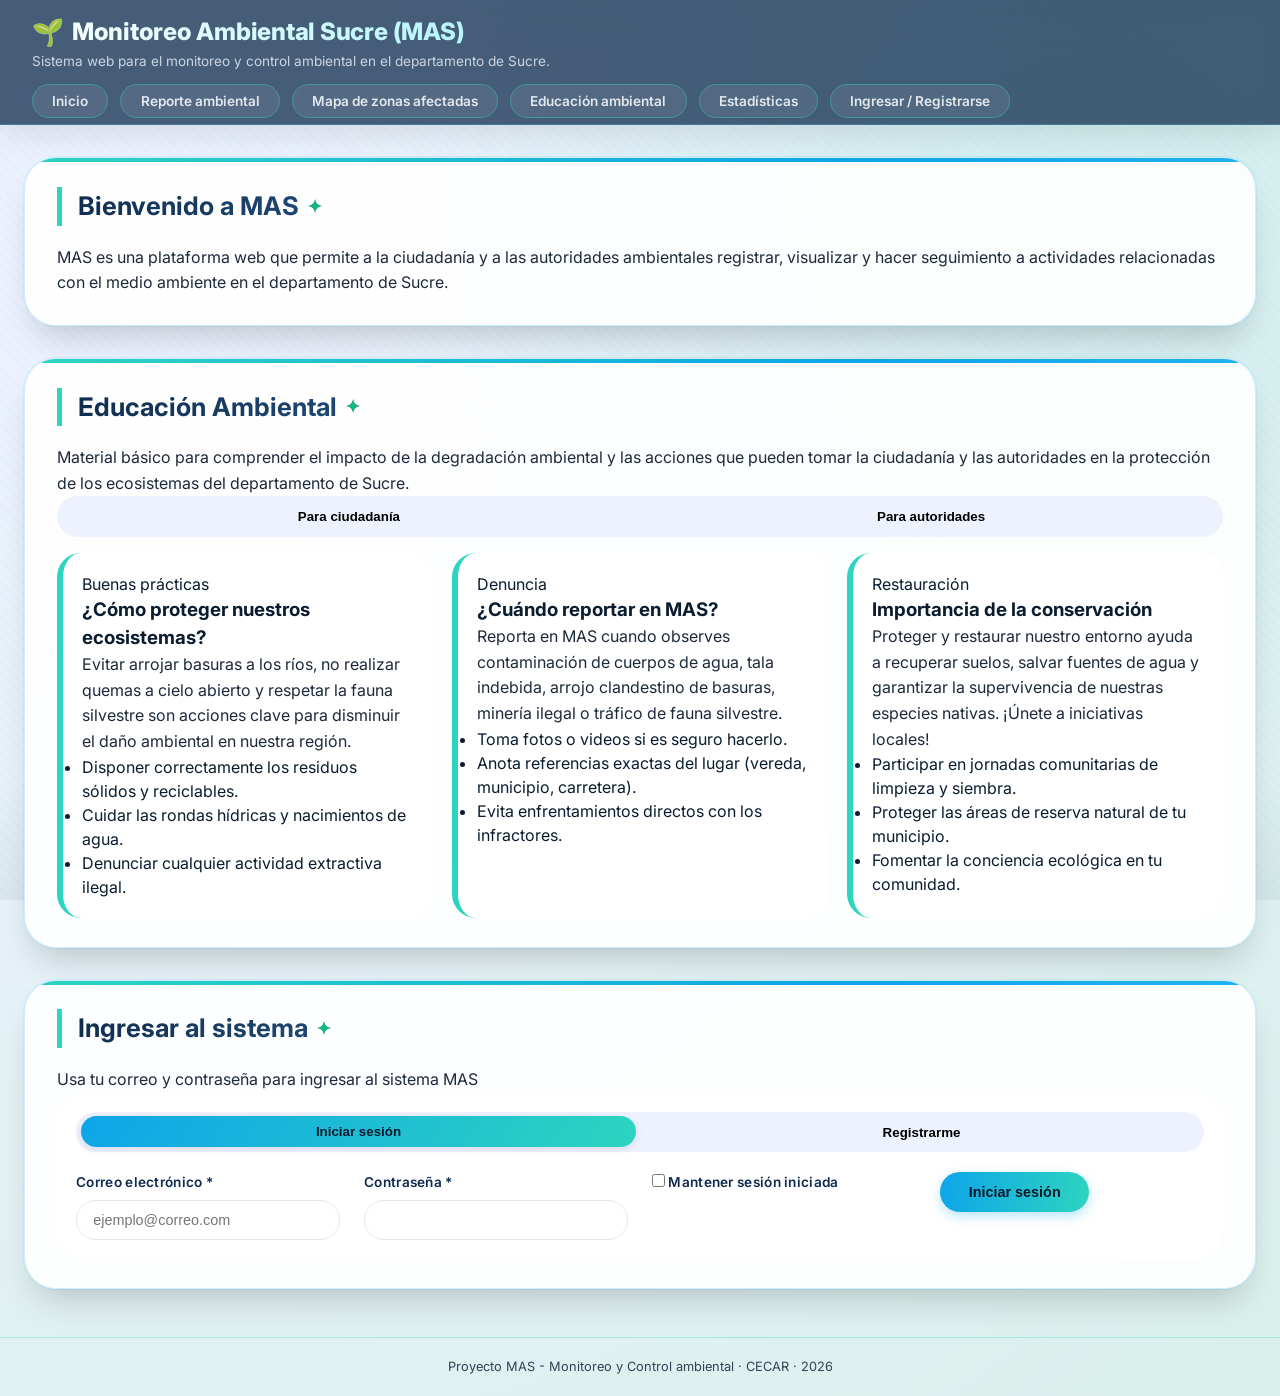
==== commit 470055b9: "mejoras en la logica" ====
--- a/Web_Forestacion/html/index.html
+++ b/Web_Forestacion/html/index.html
@@ -1,33 +1,26 @@
 <!DOCTYPE html>
 <html lang="es">
-
 <head>
   <meta charset="UTF-8" />
   <meta name="viewport" content="width=device-width, initial-scale=1.0" />
   <title>MAS - Monitoreo y Control Ambiental</title>
-
   <!-- Desde /html apuntamos a /css -->
   <link rel="stylesheet" href="../css/style.css?v=2" />
-
   <link rel="stylesheet" href="https://unpkg.com/leaflet@1.9.4/dist/leaflet.css"
     integrity="sha256-p4NxAoJBhIIN+hmNHrzRCf9tD/miZyoHS5obTRR9BMY=" crossorigin="" />
-
 </head>
-
 <body>
-
   <!-- Encabezado principal -->
   <header>
     <div>
       <h1>Monitoreo Ambiental Sucre (MAS)</h1>
       <p>Sistema web para el monitoreo y control ambiental en el departamento de Sucre.</p>
     </div>
-
     <!-- Menú de navegación principal -->
     <nav>
       <ul>
         <li><a href="#inicio">Inicio</a></li>
-        <li><a href="#reportar">Reportar Daño Ambiental</a></li>
+        <li><a href="#reportar">Reporte ambiental</a></li>
         <li><a href="#mapa">Mapa de zonas afectadas</a></li>
         <li><a href="#educacion">Educación ambiental</a></li>
         <li><a href="#estadisticas">Estadísticas</a></li>
@@ -35,77 +28,65 @@
       </ul>
     </nav>
   </header>
-
   <main>
     <!-- Sección Inicio / Presentación del sistema -->
     <section id="inicio">
       <h2>Bienvenido a MAS</h2>
       <p>
         MAS es una plataforma web que permite a la ciudadanía y a las autoridades ambientales
-        registrar, visualizar y hacer seguimiento a actividades relacionadas con el medio ambiente
-        en el departamento de Sucre.
-      </p>
-    </section>
-
+        registrar, visualizar y hacer seguimiento a actividades relacionadas con el medio ambiente en el departamento de
+        Sucre.
+      </p>
+    </section>
     <!-- Sección para crear reportes de deforestación -->
     <section id="reportar">
-      <h2>Crear Reporte Ambiental</h2>
-      <p>Si eres testigo de una actividad que afecte el ecosistema en el departamento de Sucre, regístrala aquí.</p>
-
+      <h2>Reportar actividad ambiental</h2>
+      <p>
+        Usa este formulario para registrar actividades relacionadas con el daño del medio ambiente
+      </p>
       <form id="form-reporte" class="formulario">
         <!-- Tipo de actividad -->
         <div class="campo">
-          <label for="tipoActividad">Tipo de Daño Ambiental:</label>
-          <select id="tipoActividad" name="tipoActividad">
-            <option value="">-- Seleccione una categoría --</option>
-            <option value="tala">Tala Indebida de Árboles / Deforestación</option>
-            <option value="quema">Quemas Provocadas o Incendios</option>
-            <option value="cambio_uso">Uso Inadecuado del Suelo</option>
-            <option value="extraccion">Minería o Extracción Ilegal de Recursos</option>
-            <option value="contaminacion_agua">Contaminación de Ríos, Arroyos o Playas</option>
-            <option value="basuras">Arrojo Clandestino de Basuras y Residuos</option>
-            <option value="fauna">Caza, Tráfico o Maltrato de Fauna Silvestre</option>
-            <option value="otra">Otro Daño o Impacto Ambiental</option>
+          <label for="tipoActividad">Tipo de actividad *</label>
+          <select id="tipoActividad" name="tipoActividad" required>
+            <option value="">Selecciona una opción</option>
+            <option value="tala">Tala de árboles</option>
+            <option value="quema">Quema</option>
+            <option value="cambio_uso">Cambio de uso del suelo</option>
+            <option value="extraccion">Extracción ilegal (madera, carbón, etc.)</option>
+            <option value="otra">Otra actividad</option>
           </select>
         </div>
-
         <!-- Municipio -->
         <div class="campo">
           <label for="municipio">Municipio *</label>
           <input type="text" id="municipio" name="municipio" placeholder="Ej: Sincelejo" required />
         </div>
-
         <!-- Vereda / zona -->
         <div class="campo">
           <label for="vereda">Vereda o zona *</label>
           <input type="text" id="vereda" name="vereda" placeholder="Ej: Vereda La Esperanza" required />
         </div>
-
         <!-- Coordenadas aproximadas -->
         <div class="campo">
           <label for="coordenadas">Coordenadas </label>
           <input type="text" id="coordenadas" name="coordenadas" placeholder="Ej: 9.2431, -75.1234" />
         </div>
-
-
         <!-- Fecha de observación -->
         <div class="campo">
           <label for="fecha">Fecha de la observación *</label>
           <input type="date" id="fecha" name="fecha" required />
         </div>
-
         <!-- Hora aproximada -->
         <div class="campo">
           <label for="hora">Hora aproximada</label>
           <input type="time" id="hora" name="hora" />
         </div>
-
         <!-- Hectáreas afectadas -->
         <div class="campo">
           <label for="hectareas">Hectáreas afectadas (aprox.)</label>
           <input type="number" id="hectareas" name="hectareas" min="0" step="0.1" placeholder="Ej: 2.5" />
         </div>
-
         <!-- Tipo de ecosistema -->
         <div class="campo">
           <label for="ecosistema">Tipo de ecosistema</label>
@@ -117,16 +98,13 @@
             <option value="otro">Otro</option>
           </select>
         </div>
-
         <div class="campo">
           <label for="idAutoridadReporte">Autoridad ambiental responsable *</label>
           <select id="idAutoridadReporte" name="id_autoridad" required>
             <option value="">Selecciona la autoridad a la que enviarás el reporte</option>
           </select>
-          <small>Autoridades especializadas en el tipo de actividad (tala, quema, etc.).</small>
-        </div>
-
-
+          <small>Autoridades especializadas en el tipo de actividad.</small>
+        </div>
         <!-- Descripción -->
         <div class="campo campo-full">
           <label for="descripcion">Descripción del caso *</label>
@@ -134,14 +112,12 @@
             placeholder="Describe lo que observaste, responsables (si los conoces), vías de acceso, etc."
             required></textarea>
         </div>
-
         <!-- Evidencia fotográfica -->
         <div class="campo campo-full">
-          <label for="evidencia">Evidencia fotográfica (opcional)</label>
+          <label for="evidencia">Evidencia fotográfica</label>
           <input type="file" id="evidencia" name="evidencia" accept="image/*" />
           <small>Puedes adjuntar fotos en formato JPG o PNG.</small>
         </div>
-
         <!-- Botón -->
         <div class="campo campo-full">
           <button type="submit" class="btn-primario">
@@ -150,43 +126,38 @@
         </div>
       </form>
     </section>
-
     <!-- Sección con mapa -->
     <section id="mapa">
       <h2>Mapa de zonas afectadas</h2>
       <p>
-        En este mapa se representan los reportes del medio ambiente registrados en el sistema MAS.
+        En este mapa se representan los reportes registrados en el sistema MAS.
         Cada marcador corresponde a una zona afectada.
       </p>
-
       <!-- Contenedor del mapa -->
       <div id="mapa-zonas"></div>
-
       <p class="nota-mapa">
-        Nota: las ubicaciones son aproximadas y se basan en las coordenadas suministradas en los reportes.
-      </p>
-    </section>
-
-
+        Las ubicaciones son aproximadas y se basan en las coordenadas suministradas en los reportes.
+      </p>
+    </section>
     <!-- Sección de educación ambiental -->
     <section id="educacion">
       <h2>Educación Ambiental</h2>
       <p>
-        Material básico para comprender el impacto de la degradación ambiental y las acciones que pueden tomar la ciudadanía y las autoridades en la protección de los ecosistemas del departamento de Sucre.
-      </p>
-
+        Material básico para comprender el impacto de la degradación ambiental y las acciones que pueden tomar la
+        ciudadanía y las autoridades en la protección de los ecosistemas del departamento de Sucre.
+      </p>
       <div class="edu-tabs">
         <button class="edu-tab activa" data-target="ciudadania">Para ciudadanía</button>
         <button class="edu-tab" data-target="autoridades">Para autoridades</button>
       </div>
-
       <div class="edu-panel" id="edu-ciudadania">
         <div class="edu-grid">
           <article class="edu-card">
             <span class="edu-tag">Buenas prácticas</span>
             <h3>¿Cómo proteger nuestros ecosistemas?</h3>
             <p>
-              Evitar arrojar basuras a los ríos, no realizar quemas a cielo abierto y respetar la fauna silvestre son acciones clave para disminuir el daño ambiental en nuestra región.
+              Evitar arrojar basuras a los ríos, no realizar quemas a cielo abierto y respetar la fauna silvestre son
+              acciones clave para disminuir el daño ambiental en nuestra región.
             </p>
             <ul>
               <li>Disponer correctamente los residuos sólidos y reciclables.</li>
@@ -194,12 +165,12 @@
               <li>Denunciar cualquier actividad extractiva ilegal.</li>
             </ul>
           </article>
-
           <article class="edu-card">
             <span class="edu-tag">Denuncia</span>
             <h3>¿Cuándo reportar en MAS?</h3>
             <p>
-              Reporta en MAS cuando observes contaminación de cuerpos de agua, tala indebida, arrojo clandestino de basuras, minería ilegal o tráfico de fauna silvestre.
+              Reporta en MAS cuando observes contaminación de cuerpos de agua, tala indebida, arrojo clandestino de
+              basuras, minería ilegal o tráfico de fauna silvestre.
             </p>
             <ul>
               <li>Toma fotos o videos si es seguro hacerlo.</li>
@@ -207,12 +178,12 @@
               <li>Evita enfrentamientos directos con los infractores.</li>
             </ul>
           </article>
-
           <article class="edu-card">
             <span class="edu-tag">Restauración</span>
             <h3>Importancia de la conservación</h3>
             <p>
-              Proteger y restaurar nuestro entorno ayuda a recuperar suelos, salvar fuentes de agua y garantizar la supervivencia de nuestras especies nativas. ¡Únete a iniciativas locales!
+              Proteger y restaurar nuestro entorno ayuda a recuperar suelos, salvar fuentes de agua y garantizar la
+              supervivencia de nuestras especies nativas. ¡Únete a iniciativas locales!
             </p>
             <ul>
               <li>Participar en jornadas comunitarias de limpieza y siembra.</li>
@@ -222,14 +193,14 @@
           </article>
         </div>
       </div>
-
       <div class="edu-panel oculto" id="edu-autoridades">
         <div class="edu-grid">
           <article class="edu-card">
             <span class="edu-tag">Monitoreo</span>
             <h3>Uso de MAS para la gestión institucional</h3>
             <p>
-              La plataforma MAS apoya la priorización de operativos de control, la atención temprana de desastres ambientales y el seguimiento continuo a zonas críticas.
+              La plataforma MAS apoya la priorización de operativos de control, la atención temprana de desastres
+              ambientales y el seguimiento continuo a zonas críticas.
             </p>
             <ul>
               <li>Identificar zonas con mayor concentración de reportes ciudadanos.</li>
@@ -237,12 +208,12 @@
               <li>Generar estadísticas para la toma de decisiones oportunas.</li>
             </ul>
           </article>
-
           <article class="edu-card">
             <span class="edu-tag">Normatividad</span>
             <h3>Normatividad ambiental clave</h3>
             <p>
-              Se debe articular el uso de MAS con las leyes de protección ambiental vigentes, las corporaciones autónomas (CAR) y los acuerdos de conservación.
+              Se debe articular el uso de MAS con las leyes de protección ambiental vigentes, las corporaciones
+              autónomas (CAR) y los acuerdos de conservación.
             </p>
             <ul>
               <li>Control de licencias ambientales y permisos de aprovechamiento.</li>
@@ -250,12 +221,12 @@
               <li>Aplicación de protocolos para sanción de delitos ambientales.</li>
             </ul>
           </article>
-
           <article class="edu-card">
             <span class="edu-tag">Participación</span>
             <h3>Trabajo con comunidades</h3>
             <p>
-              Las comunidades locales son aliadas fundamentales en la detección temprana de impactos ambientales y en la promoción de prácticas sostenibles.
+              Las comunidades locales son aliadas fundamentales en la detección temprana de impactos ambientales y en la
+              promoción de prácticas sostenibles.
             </p>
             <ul>
               <li>Capacitaciones sobre el uso del sistema de reportes MAS.</li>
@@ -266,16 +237,13 @@
         </div>
       </div>
     </section>
-
-
     <!-- Sección de estadísticas para la autoridad -->
     <section id="estadisticas">
       <h2>Estadísticas y seguimiento</h2>
       <p>
-        Indicadores básicos sobre los reportes de deforestación
-        registrados en el sistema MAS.
-      </p>
-
+        En esta sección se muestran indicadores básicos sobre los reportes registrados en el sistema
+        MAS.
+      </p>
       <!-- Resumen en tarjetas -->
       <div class="stats-resumen">
         <div class="stat-card">
@@ -283,20 +251,17 @@
           <p id="stat-total-reportes" class="stat-valor">0</p>
           <span class="stat-etiqueta">Registros en el sistema</span>
         </div>
-
         <div class="stat-card">
           <h3>Hectáreas afectadas (aprox.)</h3>
           <p id="stat-hectareas" class="stat-valor">0</p>
           <span class="stat-etiqueta">Suma de las hectáreas reportadas</span>
         </div>
-
         <div class="stat-card">
           <h3>Municipios involucrados</h3>
           <p id="stat-municipios" class="stat-valor">0</p>
           <span class="stat-etiqueta">Municipios con al menos un reporte</span>
         </div>
       </div>
-
       <!-- Detalle por tipo y por municipio -->
       <div class="stats-detalle">
         <div class="stat-bloque">
@@ -305,7 +270,6 @@
             <!-- JS llena estos datos -->
           </ul>
         </div>
-
         <div class="stat-bloque">
           <h4>Reportes por municipio</h4>
           <ul id="lista-municipios" class="stat-lista">
@@ -314,22 +278,18 @@
         </div>
       </div>
     </section>
-
-
     <!-- Sección de autenticación (login y registro) -->
     <section id="ingresar">
       <h2>Ingresar al sistema</h2>
       <p>
-        Usa tu correo y contraseña para ingresar al sistema MAS.
-      </p>
-
+        Usa tu correo y contraseña para ingresar al sistema MAS
+      </p>
       <div class="auth-contenedor">
         <!-- Pestañas -->
         <div class="auth-tabs">
           <button class="auth-tab activo" data-target="login">Iniciar sesión</button>
           <button class="auth-tab" data-target="registro">Registrarme</button>
         </div>
-
         <!-- Panel LOGIN -->
         <div class="auth-panel" id="panel-login">
           <form id="form-login" class="formulario auth-form">
@@ -337,19 +297,16 @@
               <label for="loginCorreo">Correo electrónico *</label>
               <input type="email" id="loginCorreo" name="loginCorreo" placeholder="ejemplo@correo.com" required />
             </div>
-
             <div class="campo campo-full">
               <label for="loginClave">Contraseña *</label>
               <input type="password" id="loginClave" name="loginClave" required />
             </div>
-
             <div class="campo">
               <label>
                 <input type="checkbox" id="loginRecordar" />
                 Mantener sesión iniciada
               </label>
             </div>
-
             <div class="campo campo-full">
               <button type="submit" class="btn-primario">
                 Iniciar sesión
@@ -357,7 +314,6 @@
             </div>
           </form>
         </div>
-
         <!-- Panel REGISTRO (SOLO CIUDADANOS) -->
         <div class="auth-panel oculto" id="panel-registro">
           <form id="form-registro" class="formulario auth-form">
@@ -365,43 +321,35 @@
               <label for="regNombre">Nombre *</label>
               <input type="text" id="regNombre" name="regNombre" required />
             </div>
-
             <div class="campo">
               <label for="regApellido">Apellido *</label>
               <input type="text" id="regApellido" name="regApellido" required />
             </div>
-
             <div class="campo">
               <label for="regCorreo">Correo electrónico *</label>
               <input type="email" id="regCorreo" name="regCorreo" placeholder="ejemplo@correo.com" required />
             </div>
-
             <div class="campo">
               <label for="regTelefono">Teléfono</label>
               <input type="tel" id="regTelefono" name="regTelefono" placeholder="Ej: 3001234567" />
             </div>
-
             <div class="campo">
               <label for="regMunicipio">Municipio *</label>
               <input type="text" id="regMunicipio" name="regMunicipio" placeholder="Ej: Sincelejo" required />
             </div>
-
             <div class="campo">
               <label for="regVereda">Vereda / Barrio</label>
               <input type="text" id="regVereda" name="regVereda" placeholder="Ej: Vereda La Esperanza" />
             </div>
-
             <!-- AQUÍ AÑADIMOS LAS CONTRASEÑAS -->
             <div class="campo">
               <label for="regClave">Contraseña *</label>
               <input type="password" id="regClave" name="regClave" required />
             </div>
-
             <div class="campo">
               <label for="regClave2">Confirmar contraseña *</label>
               <input type="password" id="regClave2" name="regClave2" required />
             </div>
-
             <div class="campo campo-full">
               <button type="submit" class="btn-primario">
                 Crear cuenta ciudadana
@@ -410,51 +358,41 @@
           </form>
         </div>
     </section>
-
-
     <section id="panel-admin" class="oculto">
       <h2>Panel de administrador</h2>
       <p>
-        Registro de nuevas autoridades ambientales que gestionarán
+        Registro de autoridades ambientales que gestionarán
         los reportes enviados por la ciudadanía.
       </p>
-
       <form id="form-crear-autoridad" class="formulario">
         <div class="campo">
           <label for="autNombre">Nombre *</label>
           <input type="text" id="autNombre" name="nombre" required />
         </div>
-
         <div class="campo">
           <label for="autApellido">Apellido *</label>
           <input type="text" id="autApellido" name="apellido" required />
         </div>
-
         <div class="campo">
           <label for="autCorreo">Correo electrónico *</label>
           <input type="email" id="autCorreo" name="correo" placeholder="autoridad@mas.com" required />
         </div>
-
         <div class="campo">
           <label for="autTelefono">Teléfono</label>
           <input type="tel" id="autTelefono" name="telefono" placeholder="Ej: 3001234567" />
         </div>
-
         <div class="campo">
           <label for="autMunicipio">Municipio *</label>
           <input type="text" id="autMunicipio" name="municipio" placeholder="Ej: Sincelejo" required />
         </div>
-
         <div class="campo">
           <label for="autVereda">Vereda / Barrio</label>
           <input type="text" id="autVereda" name="vereda" placeholder="Ej: Oficina central" />
         </div>
-
         <div class="campo">
           <label for="autClave">Contraseña inicial *</label>
           <input type="password" id="autClave" name="clave" required />
         </div>
-
         <div class="campo campo-full">
           <button type="submit" class="btn-primario">
             Crear autoridad
@@ -470,14 +408,11 @@
             <option value="otra">Otra / general</option>
           </select>
         </div>
-
       </form>
       <!-- NUEVA SECCIÓN: Gestión de usuarios -->
       <hr style="margin: 20px 0; border: none; border-top: 1px solid #e5e7eb;" />
-
       <h3>Gestión de usuarios</h3>
-      <p>ciudadanos, autoridades y administradores</p>
-
+      <p>ciudadanos, autoridades y administradores.</p>
       <div class="tabla-reportes-autoridad">
         <table>
           <thead>
@@ -496,44 +431,35 @@
           </tbody>
         </table>
       </div>
-
       <!-- Detalle / edición de usuario -->
       <div id="detalle-usuario-admin" class="detalle-reporte oculto">
         <h3>Editar usuario</h3>
-
         <form id="form-editar-usuario-admin" class="formulario">
           <input type="hidden" id="adminUserId" name="id_usuario" />
-
           <div class="campo">
             <label for="adminUserNombre">Nombre</label>
             <input type="text" id="adminUserNombre" name="nombre" required />
           </div>
-
           <div class="campo">
             <label for="adminUserApellido">Apellido</label>
             <input type="text" id="adminUserApellido" name="apellido" required />
           </div>
-
           <div class="campo">
             <label for="adminUserCorreo">Correo</label>
             <input type="email" id="adminUserCorreo" name="correo" required />
           </div>
-
           <div class="campo">
             <label for="adminUserTelefono">Teléfono</label>
             <input type="tel" id="adminUserTelefono" name="telefono" />
           </div>
-
           <div class="campo">
             <label for="adminUserMunicipio">Municipio</label>
             <input type="text" id="adminUserMunicipio" name="municipio" />
           </div>
-
           <div class="campo">
             <label for="adminUserVereda">Vereda / barrio</label>
             <input type="text" id="adminUserVereda" name="vereda" />
           </div>
-
           <div class="campo">
             <label for="adminUserRol">Rol</label>
             <select id="adminUserRol" name="tipo_usuario" required>
@@ -542,7 +468,6 @@
               <option value="admin">Administrador</option>
             </select>
           </div>
-
           <div class="campo">
             <label for="adminUserEspecialidad">Especialidad (si es autoridad)</label>
             <select id="adminUserEspecialidad" name="especialidad">
@@ -555,13 +480,11 @@
               <option value="general">General</option>
             </select>
           </div>
-
           <div class="campo campo-full">
             <label for="adminUserNuevaClave">Nueva contraseña (opcional)</label>
             <input type="password" id="adminUserNuevaClave" name="nueva_clave"
               placeholder="Déjalo vacío para no cambiar la clave" />
           </div>
-
           <div class="campo campo-full" style="display:flex; gap:10px; margin-top:8px;">
             <button type="submit" class="btn-primario">Guardar cambios</button>
             <button type="button" id="btn-cancelar-edicion-usuario" class="btn-secundario">
@@ -571,14 +494,12 @@
         </form>
       </div>
     </section>
-
     <!-- Panel privado de usuario (ciudadano) -->
     <section id="panel-usuario" class="oculto">
       <h2>Mis reportes</h2>
       <p>
-        Aquí puedes consultar y gestionar los reportes que has registrado en MAS.
-      </p>
-
+        Aconsultar y gestionar los reportes que has registrado en MAS.
+      </p>
       <div class="tabla-mis-reportes">
         <table>
           <thead>
@@ -596,7 +517,6 @@
           </tbody>
         </table>
       </div>
-
       <div id="detalle-mi-reporte" class="detalle-reporte oculto">
         <h3>Detalle del reporte</h3>
         <p><strong>Municipio:</strong> <span data-campo="municipio"></span></p>
@@ -607,22 +527,18 @@
         <p><strong>Ecosistema:</strong> <span data-campo="ecosistema"></span></p>
         <p><strong>Descripción:</strong></p>
         <p><span data-campo="descripcion"></span></p>
-
         <div class="detalle-imagen">
           <p><strong>Evidencia fotográfica:</strong></p>
           <img id="detalle-mi-reporte-img" src="" alt="Evidencia del reporte" />
         </div>
       </div>
     </section>
-
     <!-- Panel privado de autoridad -->
     <section id="panel-autoridad" class="oculto">
       <h2>Panel de autoridad ambiental</h2>
       <p>
-        Reportes registrados en la plataforma MAS
-        para apoyar el monitoreo y la toma de decisiones.
-      </p>
-
+        reportes registrados en la plataforma MAS para apoyar el monitoreo y la toma de decisiones.
+      </p>
       <div class="tabla-reportes-autoridad">
         <table>
           <thead>
@@ -642,7 +558,6 @@
           </tbody>
         </table>
       </div>
-
       <div id="detalle-reporte-autoridad" class="detalle-reporte oculto">
         <h3>Detalle del reporte seleccionado</h3>
         <p>
@@ -679,12 +594,10 @@
         </p>
         <p><strong>Descripción:</strong></p>
         <p><span data-campo="descripcion"></span></p>
-
         <div class="detalle-imagen">
           <p><strong>Evidencia fotográfica:</strong></p>
           <img id="detalle-reporte-autoridad-img" src="" alt="Evidencia del reporte" />
         </div>
-
         <div class="detalle-estado">
           <label for="estado-reporte-select">Estado del reporte:</label>
           <select id="estado-reporte-select">
@@ -693,10 +606,8 @@
             <option value="en_proceso">En proceso</option>
             <option value="cerrado">Cerrado</option>
           </select>
-
           <label for="observacion-cierre">Observación / nota de cierre (opcional)</label>
           <textarea id="observacion-cierre" rows="3"></textarea>
-
           <button type="button" id="btn-guardar-estado" class="btn-primario">
             Guardar cambios
           </button>
@@ -704,18 +615,13 @@
       </div>
     </section>
   </main>
-
-
   </main>
-
   <footer>
-    <p>Proyecto MAS - Monitoreo y Control del medio ambiente · CECAR · 2026</p>
+    <p>Proyecto MAS - Monitoreo y Control ambiental · CECAR · 2026</p>
   </footer>
-
   <!-- Desde /html apuntamos a /js -->
   <script src="../js/app.js"></script>
   <script src="https://unpkg.com/leaflet@1.9.4/dist/leaflet.js"
     integrity="sha256-20nQCchB9co0qIjJZRGuk2/Z9VM+kNiyxNV1lvTlZBo=" crossorigin=""></script>
 </body>
-
 </html>
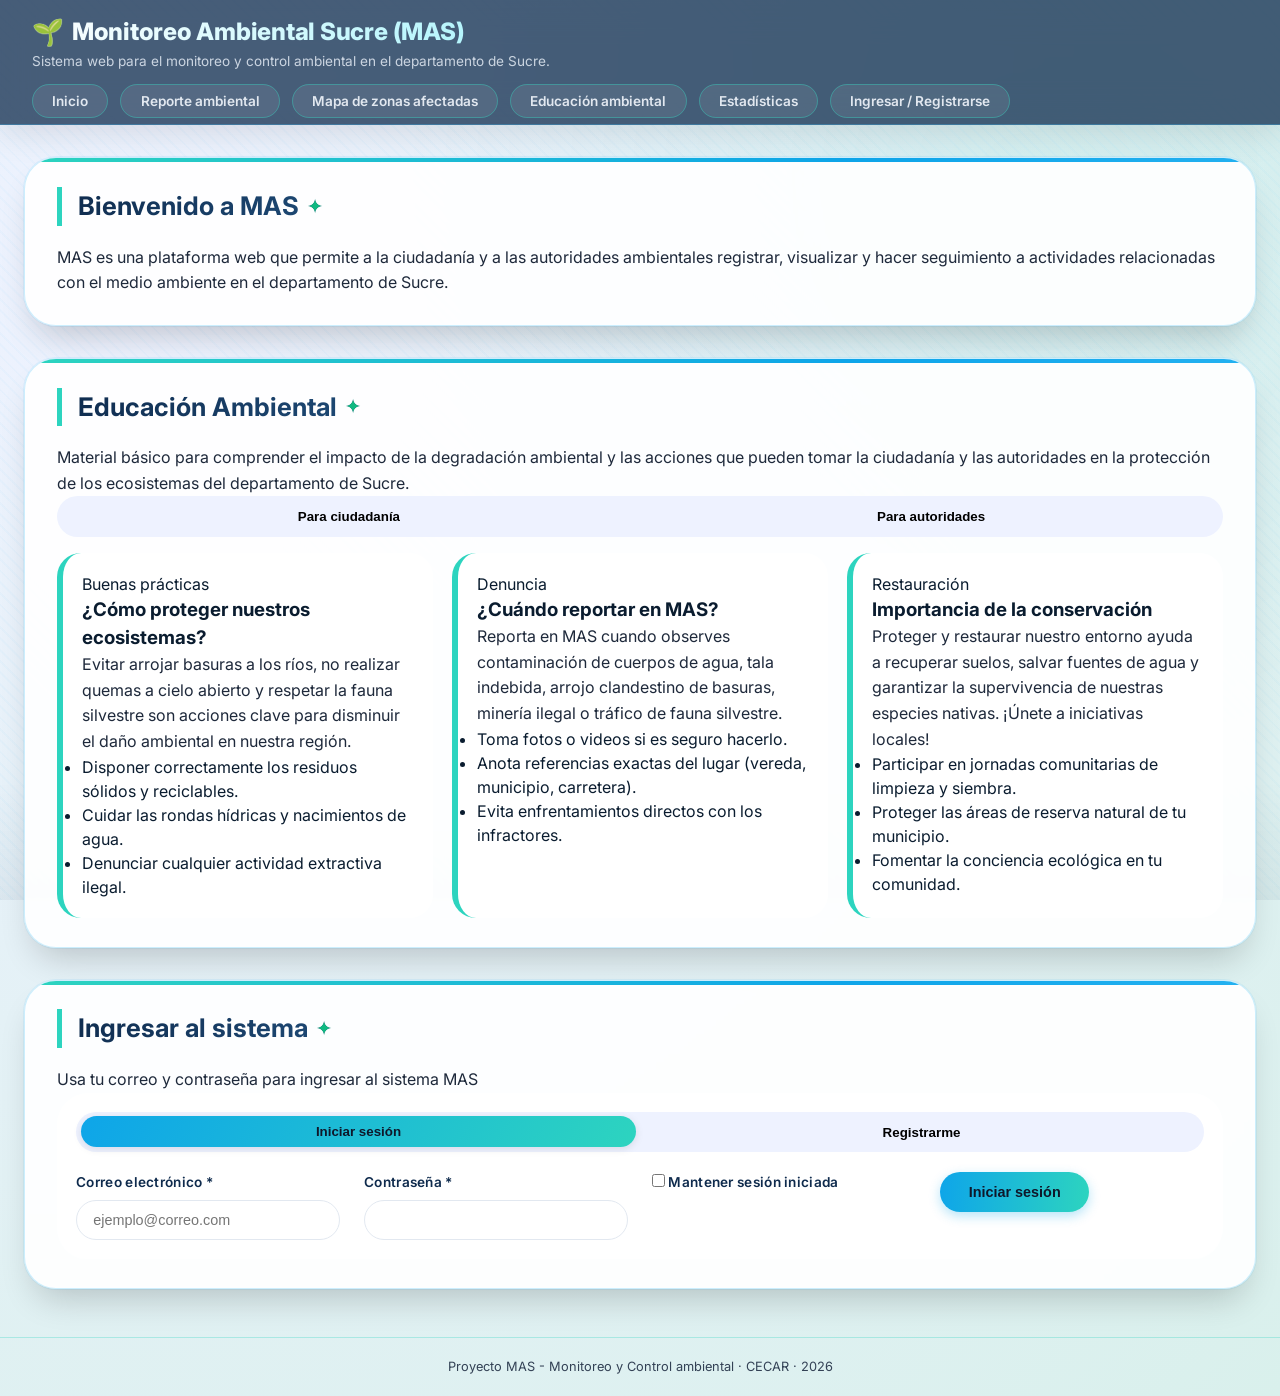
==== commit 0b840e2e: "Actualización de archivos HTML, JS, PHP y base de datos" ====
--- a/Web_Forestacion/html/index.html
+++ b/Web_Forestacion/html/index.html
@@ -1,5 +1,6 @@
 <!DOCTYPE html>
 <html lang="es">
+
 <head>
   <meta charset="UTF-8" />
   <meta name="viewport" content="width=device-width, initial-scale=1.0" />
@@ -9,6 +10,7 @@
   <link rel="stylesheet" href="https://unpkg.com/leaflet@1.9.4/dist/leaflet.css"
     integrity="sha256-p4NxAoJBhIIN+hmNHrzRCf9tD/miZyoHS5obTRR9BMY=" crossorigin="" />
 </head>
+
 <body>
   <!-- Encabezado principal -->
   <header>
@@ -44,17 +46,24 @@
       <p>
         Usa este formulario para registrar actividades relacionadas con el daño del medio ambiente
       </p>
-      <form id="form-reporte" class="formulario">
+      <form id="form-reporte" class="formulario" enctype="multipart/form-data">
         <!-- Tipo de actividad -->
         <div class="campo">
           <label for="tipoActividad">Tipo de actividad *</label>
           <select id="tipoActividad" name="tipoActividad" required>
             <option value="">Selecciona una opción</option>
+            <!-- Opciones originales -->
             <option value="tala">Tala de árboles</option>
-            <option value="quema">Quema</option>
+            <option value="quema">Quema (pastizales, bosques)</option>
             <option value="cambio_uso">Cambio de uso del suelo</option>
-            <option value="extraccion">Extracción ilegal (madera, carbón, etc.)</option>
-            <option value="otra">Otra actividad</option>
+            <option value="extraccion">Extracción ilegal (madera, carbón)</option>
+            <!-- Nuevas opciones ambientales -->
+            <option value="contaminacion_agua">Contaminación de cuerpos de agua (ríos, ciénagas)</option>
+            <option value="contaminacion_aire">Contaminación del aire (emisiones industriales, quema de basura)</option>
+            <option value="residuos_solidos">Manejo inadecuado de residuos sólidos (basuras, escombros)</option>
+            <option value="trafico_fauna">Tráfico ilegal de fauna silvestre</option>
+            <option value="mineria_ilegal">Minería ilegal (dragado, mercurio)</option>
+            <option value="otra">Otra actividad ambiental</option>
           </select>
         </div>
         <!-- Municipio -->
@@ -115,7 +124,7 @@
         <!-- Evidencia fotográfica -->
         <div class="campo campo-full">
           <label for="evidencia">Evidencia fotográfica</label>
-          <input type="file" id="evidencia" name="evidencia" accept="image/*" />
+          <input type="file" id="evidencia" name="evidencia" accept="image/*" required />
           <small>Puedes adjuntar fotos en formato JPG o PNG.</small>
         </div>
         <!-- Botón -->
@@ -399,12 +408,17 @@
           </button>
         </div>
         <div class="campo">
-          <label for="autEspecialidad">Especialidad de la autoridad *</label>
           <select id="autEspecialidad" name="especialidad" required>
             <option value="tala">Tala de árboles</option>
             <option value="quema">Quema</option>
             <option value="cambio_uso">Cambio de uso del suelo</option>
             <option value="extraccion">Extracción ilegal</option>
+            <!-- Nuevas especialidades -->
+            <option value="contaminacion_agua">Contaminación de cuerpos de agua</option>
+            <option value="contaminacion_aire">Contaminación del aire</option>
+            <option value="residuos_solidos">Manejo inadecuado de residuos sólidos</option>
+            <option value="trafico_fauna">Tráfico ilegal de fauna silvestre</option>
+            <option value="mineria_ilegal">Minería ilegal</option>
             <option value="otra">Otra / general</option>
           </select>
         </div>
@@ -478,6 +492,12 @@
               <option value="extraccion">Extracción ilegal</option>
               <option value="otra">Otra</option>
               <option value="general">General</option>
+              <!-- NUEVAS ESPECIALIDADES -->
+              <option value="contaminacion_agua">Contaminación de cuerpos de agua</option>
+              <option value="contaminacion_aire">Contaminación del aire</option>
+              <option value="residuos_solidos">Manejo inadecuado de residuos sólidos</option>
+              <option value="trafico_fauna">Tráfico ilegal de fauna silvestre</option>
+              <option value="mineria_ilegal">Minería ilegal</option>
             </select>
           </div>
           <div class="campo campo-full">
@@ -624,4 +644,5 @@
   <script src="https://unpkg.com/leaflet@1.9.4/dist/leaflet.js"
     integrity="sha256-20nQCchB9co0qIjJZRGuk2/Z9VM+kNiyxNV1lvTlZBo=" crossorigin=""></script>
 </body>
+
 </html>
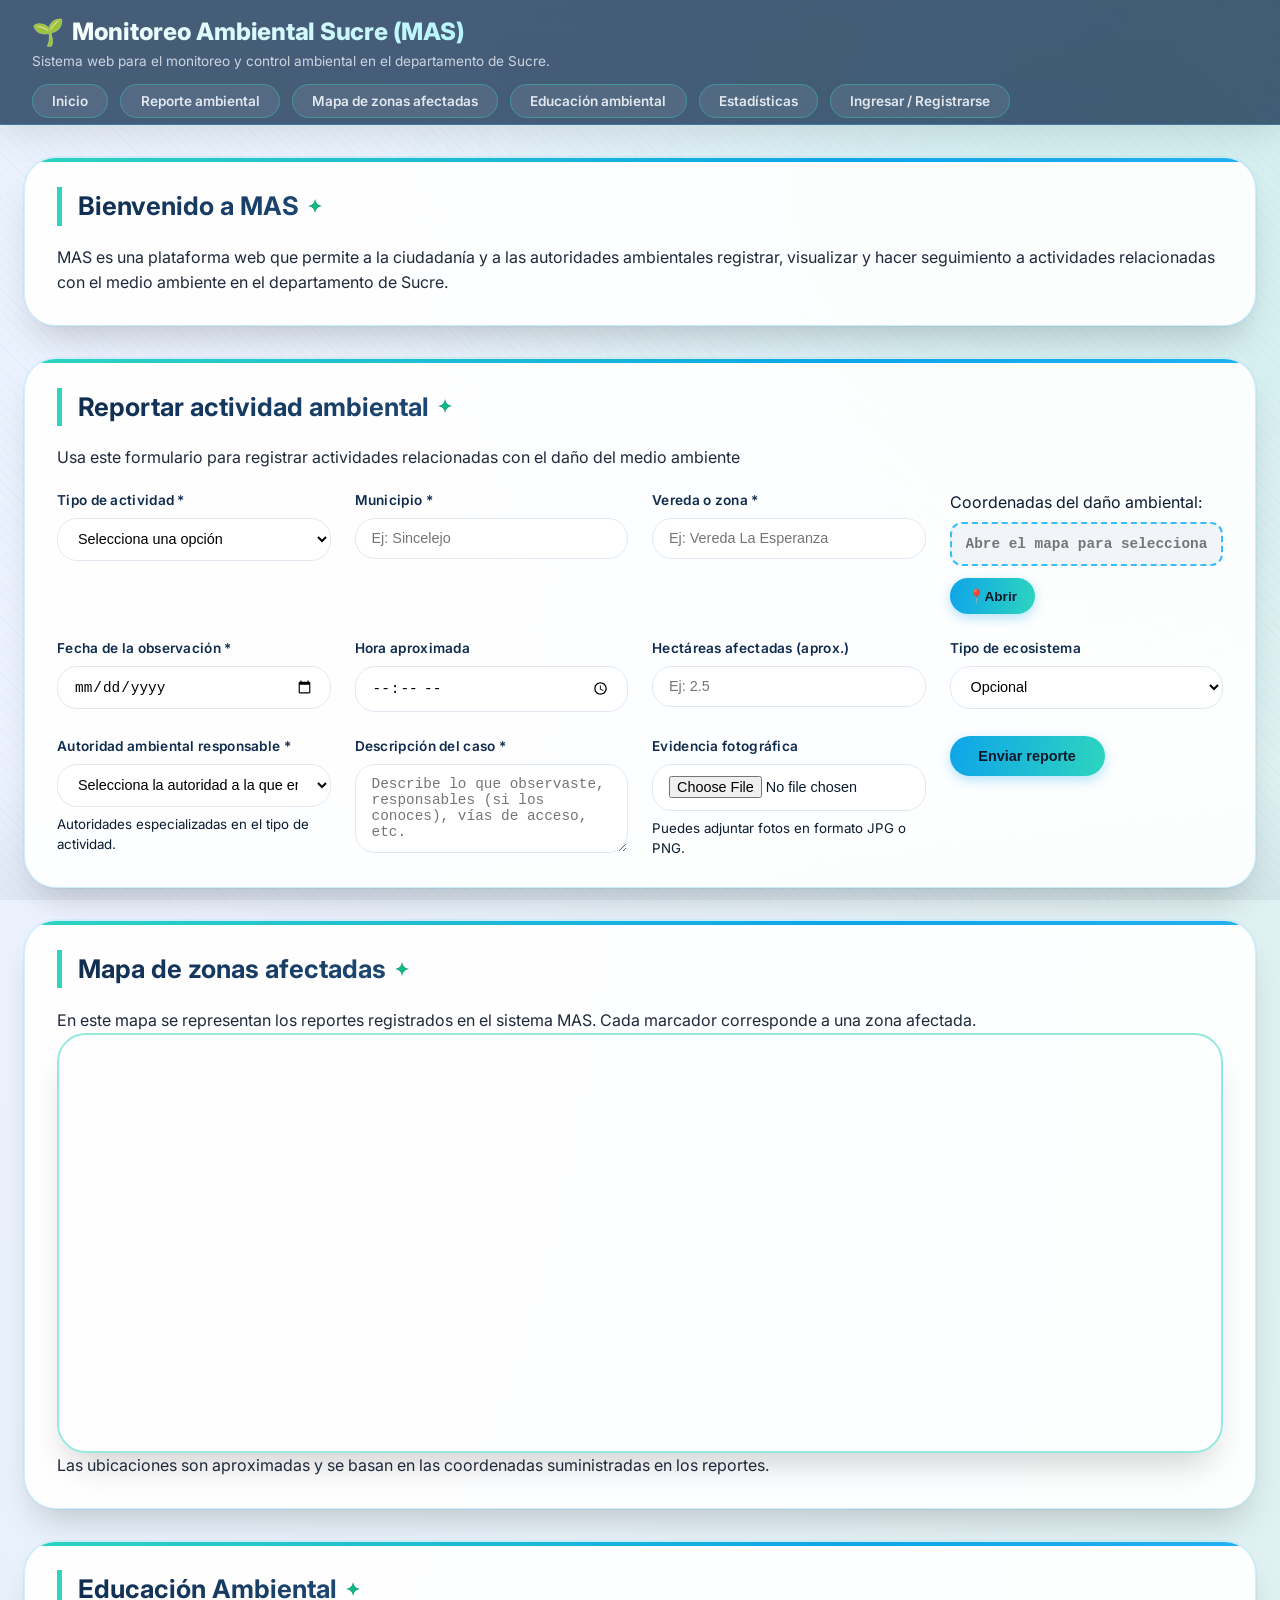
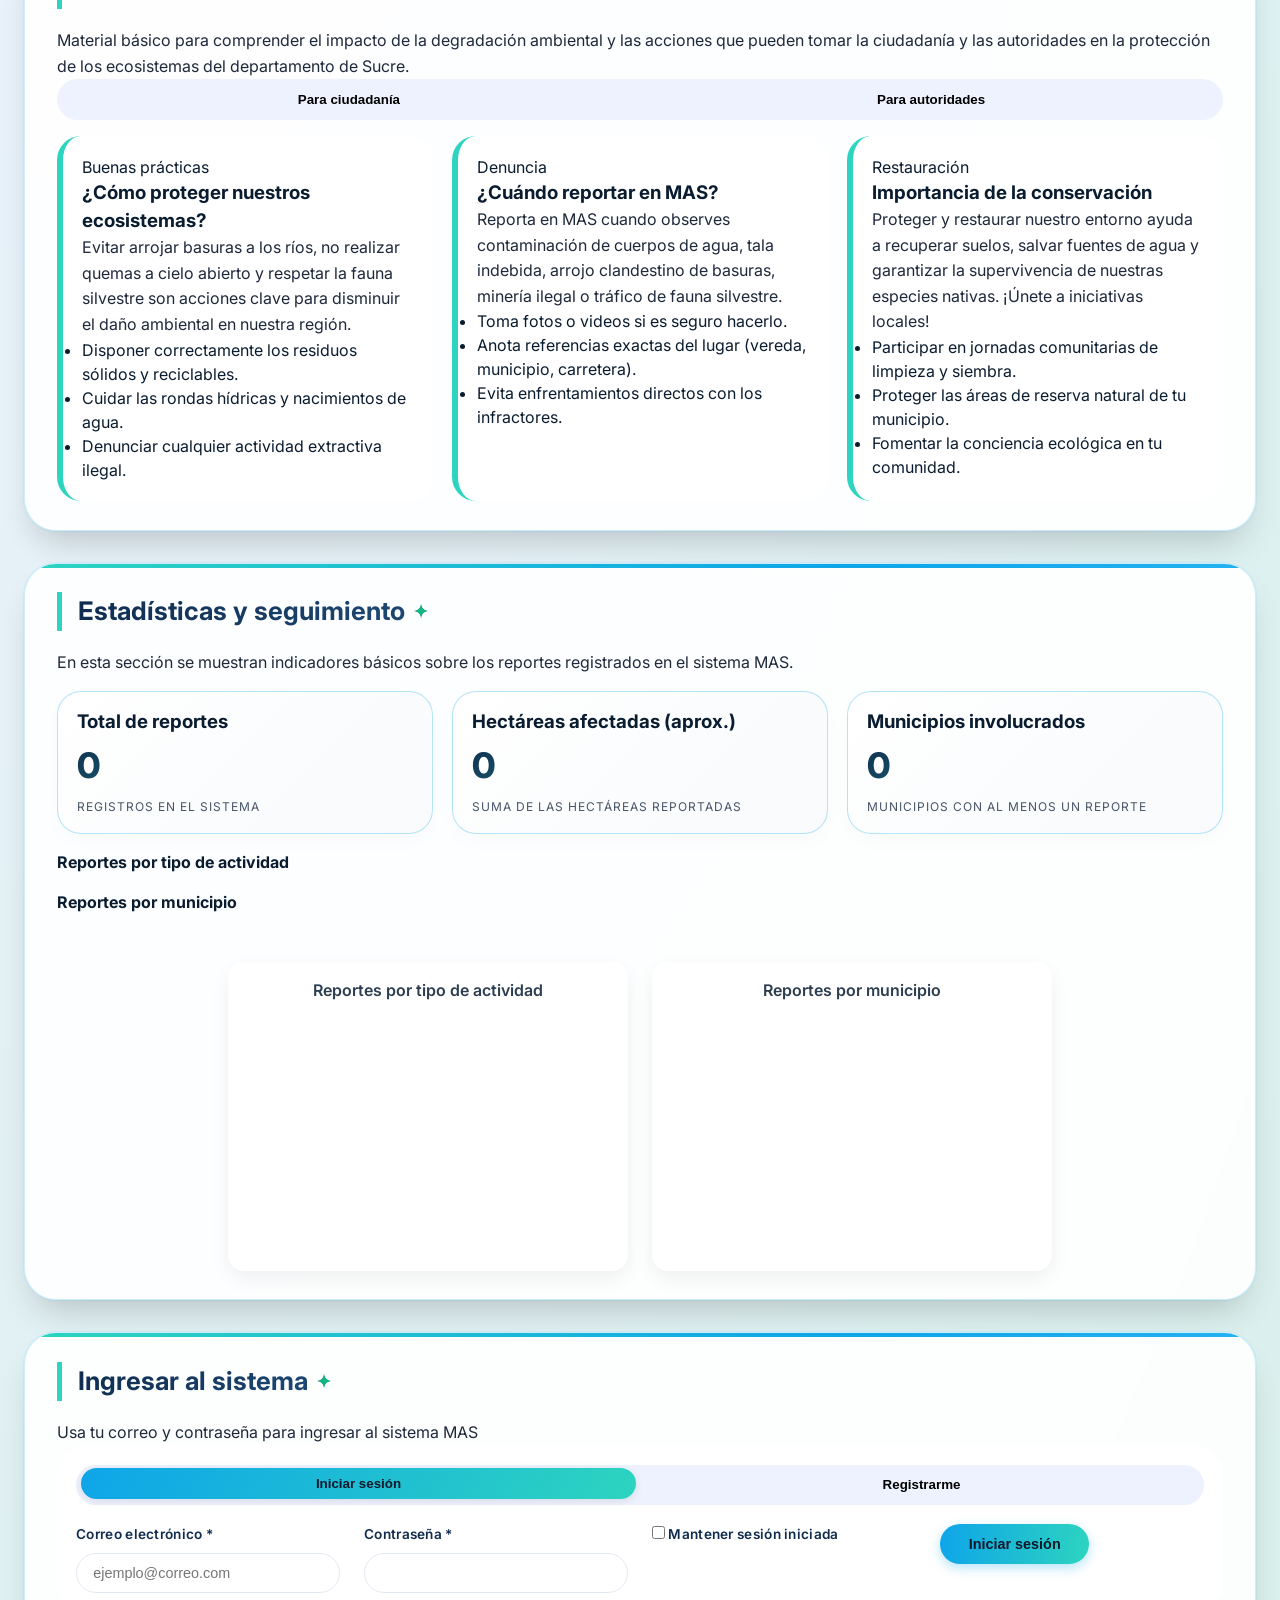
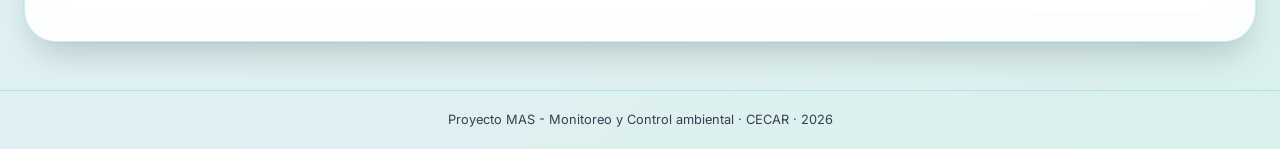
==== commit 7a56b032: "funcion de localizacion y nuevas restriciones al borrar una autoridad" ====
--- a/Web_Forestacion/html/index.html
+++ b/Web_Forestacion/html/index.html
@@ -6,9 +6,10 @@
   <meta name="viewport" content="width=device-width, initial-scale=1.0" />
   <title>MAS - Monitoreo y Control Ambiental</title>
   <!-- Desde /html apuntamos a /css -->
-  <link rel="stylesheet" href="../css/style.css?v=2" />
+  <link rel="stylesheet" href="../css/style.css?v=1" />
   <link rel="stylesheet" href="https://unpkg.com/leaflet@1.9.4/dist/leaflet.css"
     integrity="sha256-p4NxAoJBhIIN+hmNHrzRCf9tD/miZyoHS5obTRR9BMY=" crossorigin="" />
+  <script src="https://cdn.jsdelivr.net/npm/chart.js@4.4.1/dist/chart.umd.min.js"></script>
 </head>
 
 <body>
@@ -77,9 +78,35 @@
           <input type="text" id="vereda" name="vereda" placeholder="Ej: Vereda La Esperanza" required />
         </div>
         <!-- Coordenadas aproximadas -->
-        <div class="campo">
-          <label for="coordenadas">Coordenadas </label>
-          <input type="text" id="coordenadas" name="coordenadas" placeholder="Ej: 9.2431, -75.1234" />
+        <div class="campo-ubicacion">
+          <label>Coordenadas del daño ambiental:</label>
+          <div class="grupo-coordenadas">
+            <input type="text" id="coordenadas" name="coordenadas" readonly
+              placeholder="Abre el mapa para seleccionar..." required />
+            <button type="button" id="btn-abrir-mapa" class="btn-primario">
+              📍Abrir
+            </button>
+          </div>
+        </div>
+
+        <div id="modal-mapa" class="modal-mapa-overlay">
+          <div class="modal-mapa-contenido">
+            <div class="modal-mapa-header">
+              <h3>Ubicación exacta del daño</h3>
+              <p>Arrastra el marcador azul hasta el punto exacto.</p>
+            </div>
+
+            <div id="contenedor-mapa-reporte"></div>
+
+            <div class="modal-mapa-footer">
+              <button type="button" id="btn-mi-ubicacion" class="btn-secundario">
+                🎯 Mi ubicación actual
+              </button>
+              <button type="button" id="btn-confirmar-ubicacion" class="btn-primario">
+                ✅ Confirmar Ubicación
+              </button>
+            </div>
+          </div>
         </div>
         <!-- Fecha de observación -->
         <div class="campo">
@@ -276,16 +303,28 @@
         <div class="stat-bloque">
           <h4>Reportes por tipo de actividad</h4>
           <ul id="lista-tipo-actividad" class="stat-lista">
-            <!-- JS llena estos datos -->
+            <!-- JS llena los <li> -->
           </ul>
         </div>
         <div class="stat-bloque">
           <h4>Reportes por municipio</h4>
           <ul id="lista-municipios" class="stat-lista">
-            <!-- JS llena estos datos -->
+            <!-- JS llena los <li> -->
           </ul>
         </div>
       </div>
+      <!-- Gráficos -->
+      <div class="stats-graficos">
+        <div class="grafico-card">
+          <h4>Reportes por tipo de actividad</h4>
+          <canvas id="grafico-tipos" width="400" height="300"></canvas>
+        </div>
+        <div class="grafico-card">
+          <h4>Reportes por municipio</h4>
+          <canvas id="grafico-municipios" width="400" height="300"></canvas>
+        </div>
+      </div>
+
     </section>
     <!-- Sección de autenticación (login y registro) -->
     <section id="ingresar">
@@ -551,6 +590,12 @@
           <p><strong>Evidencia fotográfica:</strong></p>
           <img id="detalle-mi-reporte-img" src="" alt="Evidencia del reporte" />
         </div>
+        <p>
+          <strong>Coordenadas:</strong> <span data-campo="coordenadas"></span>
+          <a data-campo="link-mapa" href="#" target="_blank" class="btn-secundario"
+            style="padding: 4px 8px; font-size: 0.8rem; margin-left: 10px; display: none; text-decoration: none;">🗺️
+            Ver en Google Maps</a>
+        </p>
       </div>
     </section>
     <!-- Panel privado de autoridad -->
@@ -632,6 +677,13 @@
             Guardar cambios
           </button>
         </div>
+        <p>
+          <strong>Coordenadas:</strong>
+          <span data-campo="coordenadas"></span>
+          <a data-campo="link-mapa" href="#" target="_blank" class="btn-secundario"
+            style="padding: 4px 8px; font-size: 0.8rem; margin-left: 10px; display: none; text-decoration: none;">🗺️
+            Ver en Google Maps</a>
+        </p>
       </div>
     </section>
   </main>
--- a/Web_Forestacion/css/style.css
+++ b/Web_Forestacion/css/style.css
@@ -501,6 +501,90 @@
   gap: 1rem;
   align-items: flex-end;
   justify-content: space-between;
+}
+/* Contenedor flexible para los gráficos */
+.stats-graficos {
+  display: flex;
+  flex-wrap: wrap;
+  gap: 1.5rem;
+  justify-content: center;
+  max-width: 900px;
+  margin: 2rem auto 0 auto;
+}
+
+/* Tarjeta individual de cada gráfico */
+.grafico-card {
+  flex: 1 1 280px;           /* ancho mínimo 280px, se estira */
+  max-width: 400px;
+  background: #ffffff;
+  padding: 1rem;
+  border-radius: 16px;
+  box-shadow: 0 8px 20px rgba(0,0,0,0.06);
+  display: flex;
+  flex-direction: column;
+  align-items: center;
+}
+
+.grafico-card h4 {
+  text-align: center;
+  margin: 0 0 0.8rem 0;
+  color: #2c3e50;
+  font-weight: 600;
+}
+
+.grafico-card canvas {
+  width: 100% !important;
+  height: auto !important;
+  max-height: 240px;         /* limita la altura para mantenerlo compacto */
+}
+/*...............*/
+/* Listas convertidas en tarjetas */
+.stat-lista {
+  list-style: none;
+  padding: 0;
+  margin: 1rem 0 0 0;
+  display: flex;
+  flex-wrap: wrap;
+  gap: 0.8rem;
+}
+
+.stat-lista li {
+  background: #ffffff;
+  border-radius: 12px;
+  padding: 0.7rem 1rem;
+  box-shadow: 0 4px 12px rgba(0,0,0,0.04);
+  display: flex;
+  align-items: center;
+  justify-content: space-between;
+  gap: 1rem;
+  flex: 1 1 180px;
+  border-left: 4px solid #3498db;
+  transition: all 0.2s ease;
+}
+
+.stat-lista li:hover {
+  transform: translateY(-2px);
+  box-shadow: 0 8px 18px rgba(0,0,0,0.08);
+}
+
+.stat-label {
+  font-size: 0.85rem;
+  color: #555;
+  font-weight: 500;
+  display: flex;
+  align-items: center;
+  gap: 0.4rem;
+}
+
+.stat-badge {
+  background: #ecf0f1;
+  color: #2c3e50;
+  font-weight: 700;
+  font-size: 1.2rem;
+  padding: 0.2rem 0.8rem;
+  border-radius: 20px;
+  min-width: 2.5rem;
+  text-align: center;
 }
 
 /* ===== RESPONSIVE + MICROINTERACCIONES ===== */
@@ -574,4 +658,186 @@
 ::-webkit-scrollbar-thumb {
   background: #0ea5e9;
   border-radius: 10px;
+}
+/* ==============================================
+   🗺️ CAMPO COORDENADAS + MODAL MAPA (CORREGIDO)
+   ============================================== */
+
+/* Grupo de coordenadas */
+.grupo-coordenadas {
+    display: flex;
+    gap: 12px;
+    margin-top: 8px;
+    align-items: center;
+    flex-wrap: wrap;
+}
+
+.grupo-coordenadas input {
+    flex: 1;
+    min-width: 200px;
+    padding: 12px 14px;
+    background-color: var(--gris-neblina, #f1f5f9);
+    border: 2px dashed var(--azul-cielo, #38bdf8);
+    border-radius: 12px;
+    color: var(--azul-cobalto);
+    font-family: monospace;
+    font-size: 0.9rem;
+    font-weight: 600;
+    cursor: pointer;
+    transition: all 0.2s;
+}
+
+.grupo-coordenadas input:focus {
+    outline: none;
+    border-color: var(--turquesa-glaciar);
+    background: white;
+}
+
+/* Botón de abrir mapa */
+#btn-abrir-mapa {
+    flex-shrink: 0;
+    white-space: nowrap;
+    font-size: 0.85rem;
+    padding: 10px 18px;
+    display: inline-flex;
+    align-items: center;
+    gap: 0.5rem;
+    background: linear-gradient(95deg, #0ea5e9, #2dd4bf);
+    border: none;
+    border-radius: 60px;
+    font-weight: 700;
+    color: #0f172a;
+    cursor: pointer;
+    transition: all 0.2s;
+}
+
+#btn-abrir-mapa:hover {
+    transform: translateY(-2px);
+    box-shadow: 0 6px 14px rgba(14, 165, 233, 0.3);
+}
+
+/* ===== MODAL MAPA – VERSIÓN ESTABLE SIN DESBORDES ===== */
+.modal-mapa-overlay {
+    position: fixed;
+    top: 0;
+    left: 0;
+    width: 100%;
+    height: 100%;
+    background: rgba(15, 43, 77, 0.9);
+    backdrop-filter: blur(6px);
+    z-index: 100000;
+    display: none;
+    align-items: center;
+    justify-content: center;
+}
+
+.modal-mapa-overlay.activo {
+    display: flex;
+}
+
+.modal-mapa-contenido {
+    width: 90%;
+    max-width: 850px;
+    height: auto;
+    max-height: 85vh;
+    background: white;
+    border-radius: 28px;
+    display: flex;
+    flex-direction: column;
+    overflow: hidden;
+    box-shadow: 0 30px 50px rgba(0, 0, 0, 0.4);
+    animation: modalFadeIn 0.25s ease-out;
+}
+
+@keyframes modalFadeIn {
+    from {
+        opacity: 0;
+        transform: scale(0.96);
+    }
+    to {
+        opacity: 1;
+        transform: scale(1);
+    }
+}
+
+.modal-mapa-header {
+    flex-shrink: 0;
+    padding: 20px 24px 10px 24px;
+    border-bottom: 1px solid #e2e8f0;
+}
+
+.modal-mapa-header h3 {
+    margin: 0;
+    font-size: 1.4rem;
+    color: var(--azul-cobalto);
+}
+
+.modal-mapa-header p {
+    margin: 6px 0 0 0;
+    color: #475569;
+    font-size: 0.85rem;
+}
+
+/* Contenedor del mapa – ocupa todo el espacio disponible */
+#contenedor-mapa-reporte {
+    flex: 1;
+    width: 100%;
+    min-height: 300px;
+    background: #eef2ff;
+    position: relative;
+}
+
+/* Asegurar que Leaflet se adapte */
+#contenedor-mapa-reporte .leaflet-container {
+    width: 100%;
+    height: 100%;
+}
+
+.modal-mapa-footer {
+    flex-shrink: 0;
+    padding: 16px 24px;
+    border-top: 1px solid #e2e8f0;
+    display: flex;
+    justify-content: flex-end;
+    gap: 16px;
+    background: #fafcff;
+    flex-wrap: wrap;
+}
+
+/* Botones del footer – usan clases existentes */
+.modal-mapa-footer .btn-secundario,
+.modal-mapa-footer .btn-primario {
+    margin: 0;
+    padding: 8px 20px;
+    font-size: 0.9rem;
+}
+
+/* Responsive para móviles */
+@media (max-width: 640px) {
+    .modal-mapa-contenido {
+        width: 95%;
+        max-height: 90vh;
+    }
+    #contenedor-mapa-reporte {
+        min-height: 250px;
+    }
+    .modal-mapa-footer {
+        justify-content: stretch;
+        flex-direction: column-reverse;
+        gap: 10px;
+    }
+    .modal-mapa-footer button {
+        width: 100%;
+        justify-content: center;
+    }
+    .grupo-coordenadas {
+        flex-direction: column;
+        align-items: stretch;
+    }
+    .grupo-coordenadas input {
+        width: 100%;
+    }
+    #btn-abrir-mapa {
+        justify-content: center;
+    }
 }
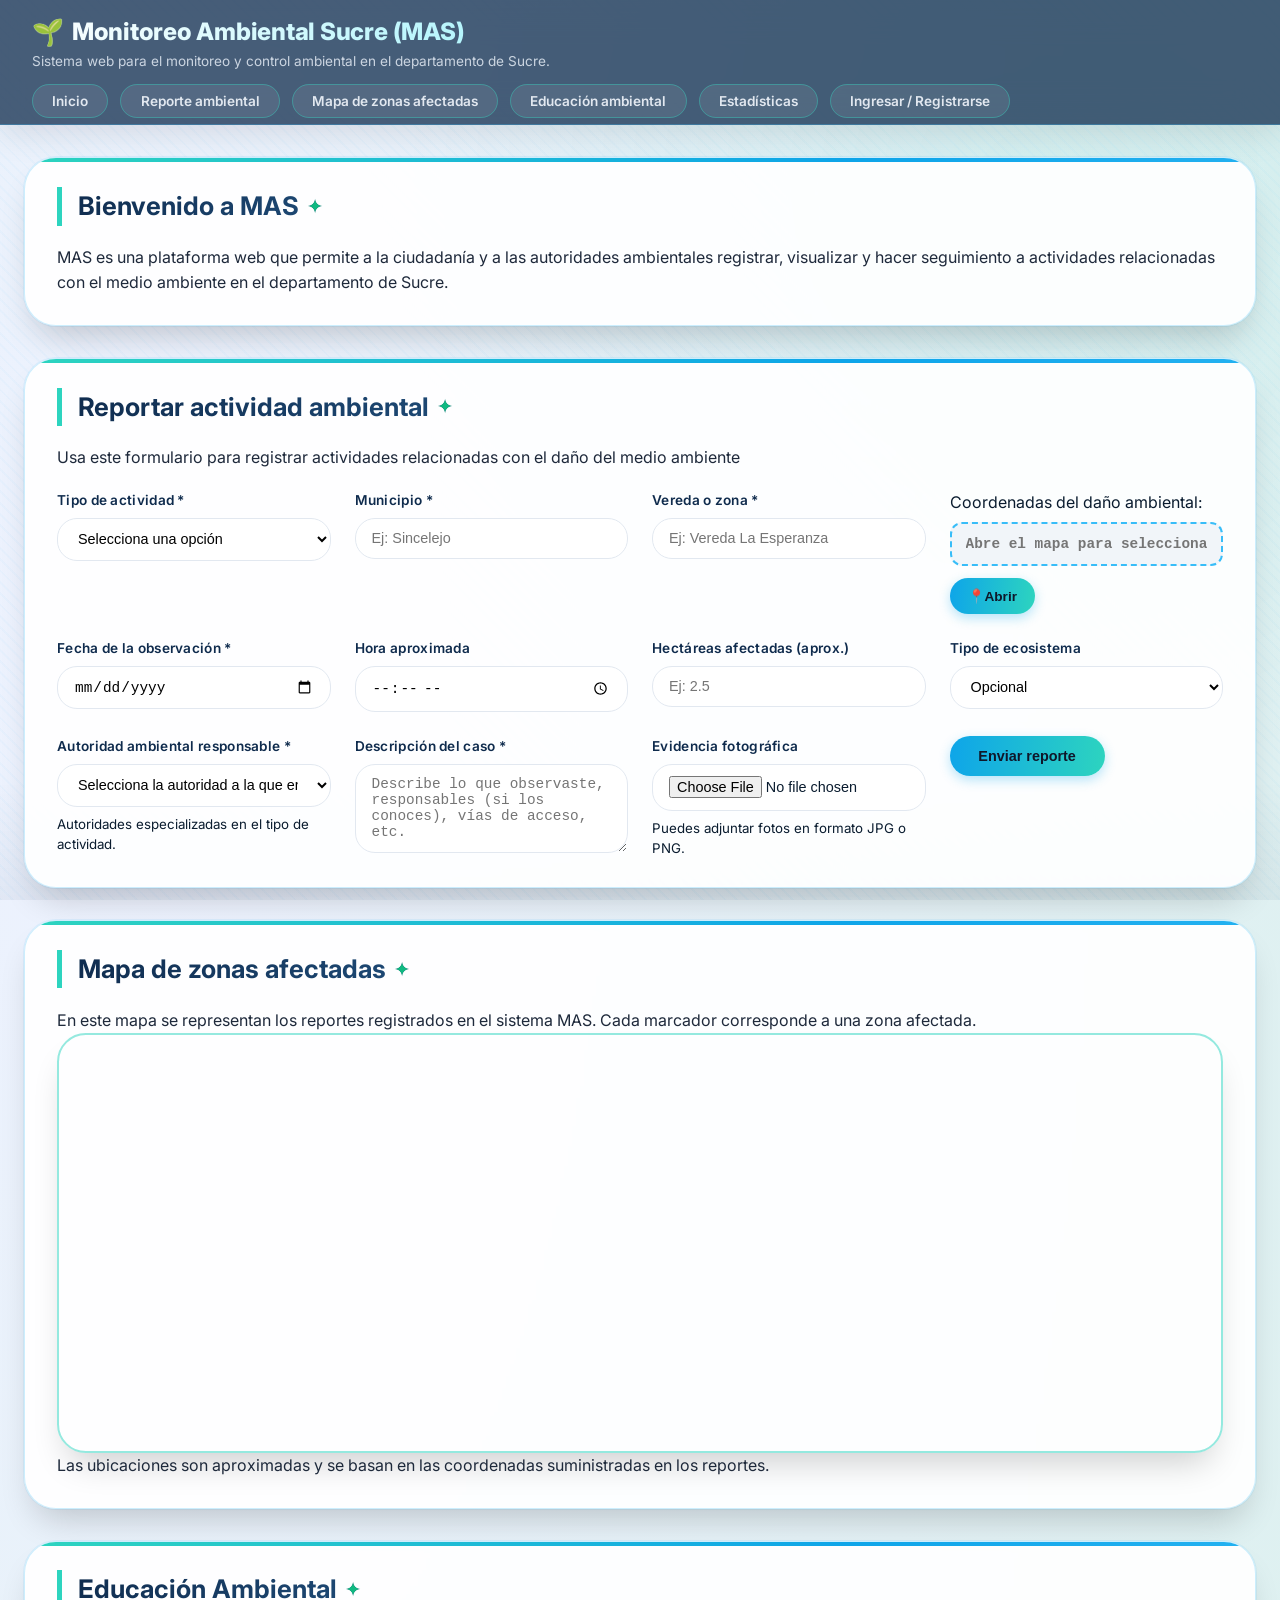
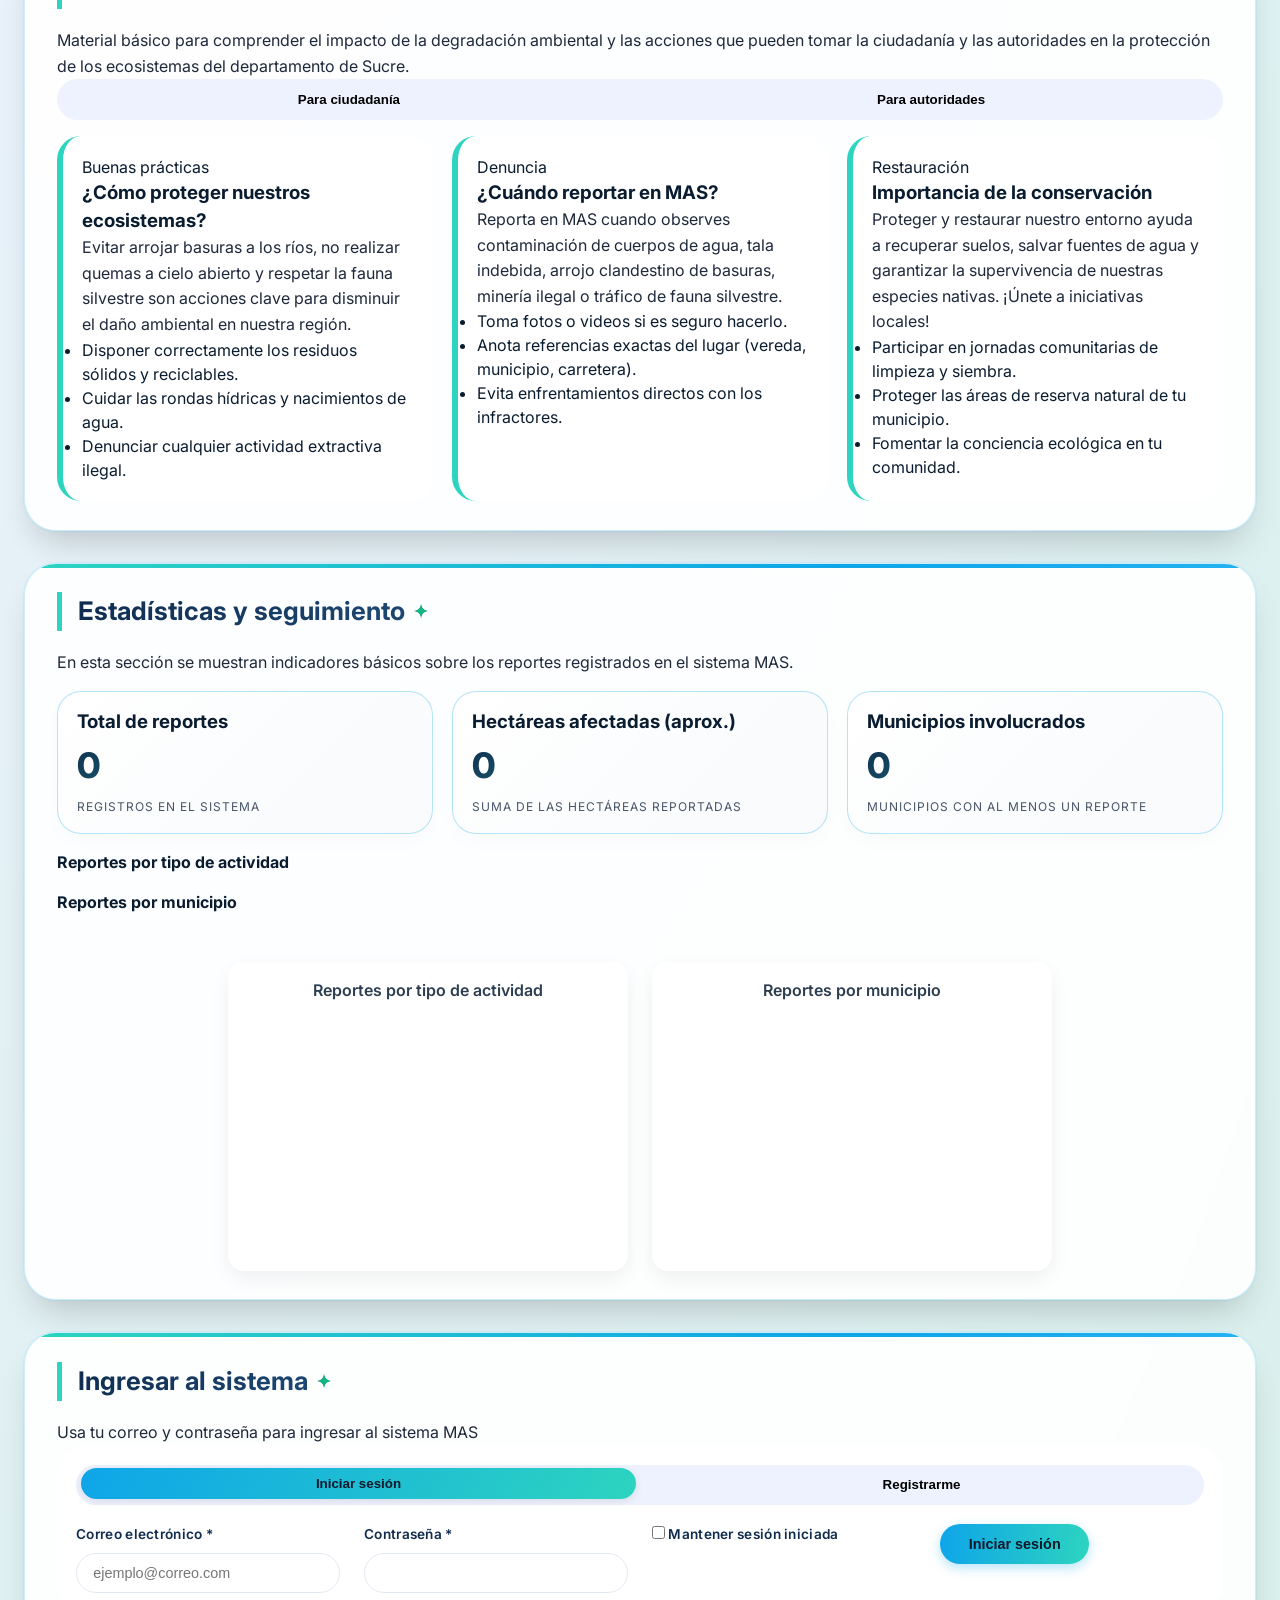
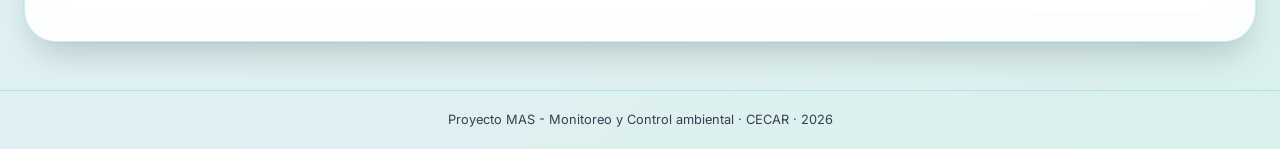
==== commit 6480ccac: "fix: correccion de estilos" ====
--- a/Web_Forestacion/html/index.html
+++ b/Web_Forestacion/html/index.html
@@ -1,6 +1,5 @@
 <!DOCTYPE html>
 <html lang="es">
-
 <head>
   <meta charset="UTF-8" />
   <meta name="viewport" content="width=device-width, initial-scale=1.0" />
@@ -11,7 +10,6 @@
     integrity="sha256-p4NxAoJBhIIN+hmNHrzRCf9tD/miZyoHS5obTRR9BMY=" crossorigin="" />
   <script src="https://cdn.jsdelivr.net/npm/chart.js@4.4.1/dist/chart.umd.min.js"></script>
 </head>
-
 <body>
   <!-- Encabezado principal -->
   <header>
@@ -88,16 +86,13 @@
             </button>
           </div>
         </div>
-
         <div id="modal-mapa" class="modal-mapa-overlay">
           <div class="modal-mapa-contenido">
             <div class="modal-mapa-header">
               <h3>Ubicación exacta del daño</h3>
               <p>Arrastra el marcador azul hasta el punto exacto.</p>
             </div>
-
             <div id="contenedor-mapa-reporte"></div>
-
             <div class="modal-mapa-footer">
               <button type="button" id="btn-mi-ubicacion" class="btn-secundario">
                 🎯 Mi ubicación actual
@@ -324,7 +319,6 @@
           <canvas id="grafico-municipios" width="400" height="300"></canvas>
         </div>
       </div>
-
     </section>
     <!-- Sección de autenticación (login y registro) -->
     <section id="ingresar">
@@ -696,5 +690,4 @@
   <script src="https://unpkg.com/leaflet@1.9.4/dist/leaflet.js"
     integrity="sha256-20nQCchB9co0qIjJZRGuk2/Z9VM+kNiyxNV1lvTlZBo=" crossorigin=""></script>
 </body>
-
 </html>
--- a/Web_Forestacion/css/style.css
+++ b/Web_Forestacion/css/style.css
@@ -1,11 +1,7 @@
-/* ==============================================
-   🌟 ECOGUARDIAN 2.0 — DESIGN SYSTEM AZUL + VERDE 
-   ============================================== */
-
+/* ECOGUARDIAN 2.0 — DESIGN SYSTEM AZUL + VERDE*/
 @import url('https://fonts.googleapis.com/css2?family=Inter:opsz,wght@14..32,300;14..32,400;14..32,600;14..32,700;14..32,800&display=swap');
-
 :root {
-  /* 🎨 Paleta Azul profundo + Verde neón */
+  /* Paleta Azul profundo + Verde neón */
   --azul-cobalto: #0f2b4d;
   --azul-océano: #1e4a76;
   --azul-cielo: #38bdf8;
@@ -20,18 +16,15 @@
   --radio-suave: 1.25rem;
   --transicion-elegante: all 0.35s cubic-bezier(0.2, 0.9, 0.4, 1.1);
 }
-
-/* ===== RESET + BASE ===== */
+/* RESET + BASE  */
 * {
   margin: 0;
   padding: 0;
   box-sizing: border-box;
 }
-
 html {
   scroll-behavior: smooth;
 }
-
 body {
   font-family: 'Inter', system-ui, -apple-system, sans-serif;
   background: radial-gradient(ellipse at 10% 20%, #eef2ff, #d9f0ec);
@@ -40,7 +33,6 @@
   min-height: 100vh;
   position: relative;
 }
-
 /* Fondo dinámico con olas y partículas */
 body::before {
   content: "";
@@ -52,7 +44,6 @@
   pointer-events: none;
   z-index: -2;
 }
-
 body::after {
   content: "";
   position: fixed;
@@ -64,8 +55,7 @@
   pointer-events: none;
   z-index: -1;
 }
-
-/* ===== HEADER GLASS + NEON ===== */
+/* HEADER GLASS + NEON */
 header {
   position: sticky;
   top: 0;
@@ -82,7 +72,6 @@
   box-shadow: 0 8px 32px rgba(0, 0, 0, 0.1);
   transition: var(--transicion-elegante);
 }
-
 header h1 {
   font-size: 1.5rem;
   font-weight: 800;
@@ -95,7 +84,6 @@
   align-items: center;
   gap: 0.5rem;
 }
-
 header h1::before {
   content: "🌱";
   font-size: 1.6rem;
@@ -105,13 +93,11 @@
   width: auto;
   height: auto;
 }
-
 header p {
   font-size: 0.85rem;
   color: #cbd5e1;
   font-weight: 400;
 }
-
 /* Menú con botones neomorfos */
 nav ul {
   display: flex;
@@ -119,7 +105,6 @@
   gap: 0.75rem;
   list-style: none;
 }
-
 nav a {
   text-decoration: none;
   font-weight: 600;
@@ -132,7 +117,6 @@
   border: 0.5px solid rgba(45, 212, 191, 0.4);
   transition: var(--transicion-elegante);
 }
-
 nav a:hover {
   background: linear-gradient(105deg, #2dd4bf, #0ea5e9);
   color: #0f172a;
@@ -140,15 +124,13 @@
   box-shadow: 0 12px 20px -8px rgba(45, 212, 191, 0.5);
   border-color: transparent;
 }
-
-/* ===== MAIN CONTENEDOR ===== */
+/*MAIN CONTENEDOR */
 main {
   max-width: 1280px;
   margin: 2rem auto 3rem;
   padding: 0 1.5rem;
 }
-
-/* ===== SECCIONES TARJETAS ===== */
+/* SECCIONES TARJETAS */
 section {
   background: var(--blanco-cristal);
   backdrop-filter: blur(2px);
@@ -161,13 +143,11 @@
   position: relative;
   overflow: hidden;
 }
-
 section:hover {
   transform: translateY(-6px);
   box-shadow: var(--sombra-hover);
   border-color: rgba(45, 212, 191, 0.6);
 }
-
 /* Línea decorativa superior luminosa */
 section::before {
   content: "";
@@ -180,12 +160,10 @@
   background-size: 200% auto;
   animation: shineBorder 4s linear infinite;
 }
-
 @keyframes shineBorder {
   0% { background-position: 0% 0; }
   100% { background-position: 200% 0; }
 }
-
 section h2 {
   font-size: 1.6rem;
   font-weight: 700;
@@ -200,41 +178,35 @@
   border-left: 5px solid #2dd4bf;
   padding-left: 1rem;
 }
-
 section h2::after {
   content: "✦";
   color: #10b981;
   font-size: 1.2rem;
   font-weight: normal;
 }
-
 section p {
   color: #1e293b;
   font-weight: 400;
   line-height: 1.6;
 }
-
-/* ===== FORMULARIO ÉPICO ===== */
+/*FORMULARIO ÉPICO */
 .formulario {
   display: grid;
   grid-template-columns: repeat(auto-fit, minmax(260px, 1fr));
   gap: 1.5rem;
   margin-top: 1.2rem;
 }
-
 .campo {
   display: flex;
   flex-direction: column;
   gap: 0.5rem;
 }
-
 .campo label {
   font-weight: 600;
   font-size: 0.85rem;
   color: #0f2b4d;
   letter-spacing: 0.3px;
 }
-
 .campo input,
 .campo select,
 .campo textarea {
@@ -246,7 +218,6 @@
   transition: var(--transicion-elegante);
   outline: none;
 }
-
 .campo input:focus,
 .campo select:focus,
 .campo textarea:focus {
@@ -254,7 +225,6 @@
   box-shadow: 0 0 0 4px rgba(45, 212, 191, 0.2);
   transform: scale(0.99);
 }
-
 /* Botón primario con gradiente vivo */
 .btn-primario {
   background: linear-gradient(95deg, #0ea5e9, #2dd4bf);
@@ -269,13 +239,11 @@
   box-shadow: 0 4px 12px rgba(14, 165, 233, 0.3);
   align-self: flex-start;
 }
-
 .btn-primario:hover {
   transform: translateY(-3px);
   box-shadow: 0 15px 25px -8px #0ea5e9;
   filter: brightness(1.05);
 }
-
 /* Botones secundarios */
 .btn-secundario {
   background: rgba(56, 189, 248, 0.15);
@@ -286,33 +254,28 @@
   font-weight: 600;
   transition: 0.2s;
 }
-
 .btn-secundario:hover {
   background: #0ea5e9;
   color: white;
   transform: scale(0.96);
 }
-
 .btn-peligro {
   background: rgba(239, 68, 68, 0.1);
   border: 1px solid #f87171;
   color: #b91c1c;
 }
-
 .btn-peligro:hover {
   background: #dc2626;
   color: white;
   box-shadow: 0 5px 12px #ef4444;
 }
-
-/* ===== AUTENTICACIÓN: PESTAÑAS MODERNAS ===== */
+/* AUTENTICACIÓN: PESTAÑAS MODERNAS */
 .auth-contenedor {
   background: rgba(255, 255, 255, 0.7);
   backdrop-filter: blur(12px);
   border-radius: 2rem;
   padding: 1.2rem;
 }
-
 .auth-tabs {
   display: flex;
   gap: 0.5rem;
@@ -320,7 +283,6 @@
   border-radius: 60px;
   padding: 0.3rem;
 }
-
 .auth-tab {
   flex: 1;
   border: none;
@@ -331,22 +293,19 @@
   transition: 0.2s;
   cursor: pointer;
 }
-
 .auth-tab.activo {
   background: linear-gradient(120deg, #0ea5e9, #2dd4bf);
   color: #0f172a;
   box-shadow: 0 2px 8px rgba(0,0,0,0.1);
   transform: translateY(-1px);
 }
-
-/* ===== ESTADÍSTICAS CON TARJETAS FLOTANTES ===== */
+/*ESTADÍSTICAS CON TARJETAS FLOTANTES */
 .stats-resumen {
   display: grid;
   grid-template-columns: repeat(auto-fit, minmax(200px, 1fr));
   gap: 1.2rem;
   margin: 1rem 0;
 }
-
 .stat-card {
   background: linear-gradient(135deg, #ffffff, #f8fafc);
   border-radius: 1.5rem;
@@ -357,13 +316,11 @@
   position: relative;
   overflow: hidden;
 }
-
 .stat-card:hover {
   transform: translateY(-5px);
   border-color: #2dd4bf;
   box-shadow: 0 15px 30px -10px rgba(45, 212, 191, 0.3);
 }
-
 .stat-valor {
   font-size: 2.2rem;
   font-weight: 800;
@@ -372,15 +329,13 @@
   -webkit-background-clip: text;
   color: transparent;
 }
-
 .stat-etiqueta {
   font-size: 0.75rem;
   text-transform: uppercase;
   letter-spacing: 1px;
   color: #475569;
 }
-
-/* ===== MAPA CON BRILLO ===== */
+/*MAPA CON BRILLO*/
 #mapa-zonas {
   width: 100%;
   height: 420px;
@@ -390,12 +345,10 @@
   border: 2px solid rgba(45, 212, 191, 0.5);
   transition: 0.3s;
 }
-
 #mapa-zonas:hover {
   border-color: #0ea5e9;
 }
-
-/* ===== EDUCACIÓN AMBIENTAL (TABS CRISTAL) ===== */
+/* EDUCACIÓN AMBIENTAL */
 .edu-tabs {
   display: flex;
   gap: 0.5rem;
@@ -404,7 +357,6 @@
   padding: 0.3rem;
   margin-bottom: 1rem;
 }
-
 .edu-tab {
   flex: 1;
   background: transparent;
@@ -415,19 +367,16 @@
   transition: 0.2s;
   cursor: pointer;
 }
-
 .edu-tab.activo {
   background: #0ea5e9;
   color: white;
   box-shadow: 0 2px 12px #0ea5e9;
 }
-
 .edu-grid {
   display: grid;
   grid-template-columns: repeat(auto-fit, minmax(270px, 1fr));
   gap: 1.2rem;
 }
-
 .edu-card {
   background: white;
   border-radius: 1.5rem;
@@ -435,42 +384,34 @@
   border-left: 6px solid #2dd4bf;
   transition: 0.25s;
 }
-
 .edu-card:hover {
   transform: translateX(5px);
   box-shadow: 0 12px 24px -12px #0ea5e9;
 }
-
 /* ===== TABLA PARA AUTORIDADES ===== */
 .tabla-reportes-autoridad {
   overflow-x: auto;
   border-radius: 1.2rem;
 }
-
 .tabla-reportes-autoridad table {
   width: 100%;
   border-collapse: collapse;
   background: rgba(255,255,255,0.7);
   border-radius: 1rem;
 }
-
 .tabla-reportes-autoridad th {
   background: #0f2b4d;
   color: white;
   padding: 0.8rem;
   font-weight: 600;
 }
-
 .tabla-reportes-autoridad td {
   padding: 0.7rem;
   border-bottom: 1px solid #cbd5e1;
 }
-
 .tabla-reportes-autoridad tr:hover {
   background: #e0f2fe;
 }
-
-/* ===== DETALLE REPORTE (FICHA IMPACTANTE) ===== */
 .detalle-reporte {
   background: linear-gradient(125deg, #ffffff, #f9fbfe);
   border-radius: 2rem;
@@ -480,20 +421,17 @@
   box-shadow: 0 20px 35px -12px rgba(0,0,0,0.1);
   transition: 0.25s;
 }
-
 .detalle-reporte p strong {
   display: inline-block;
   min-width: 160px;
   color: #0f2b4d;
 }
-
 .detalle-imagen img {
   border-radius: 1.5rem;
   box-shadow: 0 12px 28px rgba(0,0,0,0.2);
   border: 2px solid #2dd4bf;
   max-width: 100%;
 }
-
 .detalle-estado {
   margin-top: 1rem;
   display: flex;
@@ -511,10 +449,9 @@
   max-width: 900px;
   margin: 2rem auto 0 auto;
 }
-
 /* Tarjeta individual de cada gráfico */
 .grafico-card {
-  flex: 1 1 280px;           /* ancho mínimo 280px, se estira */
+  flex: 1 1 280px;          
   max-width: 400px;
   background: #ffffff;
   padding: 1rem;
@@ -524,20 +461,17 @@
   flex-direction: column;
   align-items: center;
 }
-
 .grafico-card h4 {
   text-align: center;
   margin: 0 0 0.8rem 0;
   color: #2c3e50;
   font-weight: 600;
 }
-
 .grafico-card canvas {
   width: 100% !important;
   height: auto !important;
-  max-height: 240px;         /* limita la altura para mantenerlo compacto */
-}
-/*...............*/
+  max-height: 240px;         
+}
 /* Listas convertidas en tarjetas */
 .stat-lista {
   list-style: none;
@@ -547,7 +481,6 @@
   flex-wrap: wrap;
   gap: 0.8rem;
 }
-
 .stat-lista li {
   background: #ffffff;
   border-radius: 12px;
@@ -561,12 +494,10 @@
   border-left: 4px solid #3498db;
   transition: all 0.2s ease;
 }
-
 .stat-lista li:hover {
   transform: translateY(-2px);
   box-shadow: 0 8px 18px rgba(0,0,0,0.08);
 }
-
 .stat-label {
   font-size: 0.85rem;
   color: #555;
@@ -575,7 +506,6 @@
   align-items: center;
   gap: 0.4rem;
 }
-
 .stat-badge {
   background: #ecf0f1;
   color: #2c3e50;
@@ -586,8 +516,6 @@
   min-width: 2.5rem;
   text-align: center;
 }
-
-/* ===== RESPONSIVE + MICROINTERACCIONES ===== */
 @media (max-width: 780px) {
   header {
     flex-direction: column;
@@ -608,8 +536,6 @@
     margin-left: 0;
   }
 }
-
-/* ===== ANIMACIONES AL SCROLL (SUTILES) ===== */
 @keyframes fadeInUp {
   from {
     opacity: 0;
@@ -620,23 +546,19 @@
     transform: translateY(0);
   }
 }
-
 section {
   animation: fadeInUp 0.6s ease-out backwards;
   animation-delay: calc(0.05s * var(--order, 0));
 }
-
 /* efecto hover en cualquier botón */
 button, .btn-primario, .btn-secundario, .btn-peligro {
   cursor: pointer;
   transition: all 0.2s ease;
 }
-
 /* Clase para ocultar */
 .oculto {
   display: none;
 }
-
 /* Pie de página refinado */
 footer {
   text-align: center;
@@ -646,7 +568,6 @@
   border-top: 1px solid rgba(45,212,191,0.3);
   margin-top: 2rem;
 }
-
 /* Scrollbar personalizado */
 ::-webkit-scrollbar {
   width: 8px;
@@ -659,10 +580,6 @@
   background: #0ea5e9;
   border-radius: 10px;
 }
-/* ==============================================
-   🗺️ CAMPO COORDENADAS + MODAL MAPA (CORREGIDO)
-   ============================================== */
-
 /* Grupo de coordenadas */
 .grupo-coordenadas {
     display: flex;
@@ -671,7 +588,6 @@
     align-items: center;
     flex-wrap: wrap;
 }
-
 .grupo-coordenadas input {
     flex: 1;
     min-width: 200px;
@@ -686,13 +602,11 @@
     cursor: pointer;
     transition: all 0.2s;
 }
-
 .grupo-coordenadas input:focus {
     outline: none;
     border-color: var(--turquesa-glaciar);
     background: white;
 }
-
 /* Botón de abrir mapa */
 #btn-abrir-mapa {
     flex-shrink: 0;
@@ -710,13 +624,11 @@
     cursor: pointer;
     transition: all 0.2s;
 }
-
 #btn-abrir-mapa:hover {
     transform: translateY(-2px);
     box-shadow: 0 6px 14px rgba(14, 165, 233, 0.3);
 }
-
-/* ===== MODAL MAPA – VERSIÓN ESTABLE SIN DESBORDES ===== */
+/*MODAL MAPA – VERSIÓN ESTABLE SIN DESBORDES*/
 .modal-mapa-overlay {
     position: fixed;
     top: 0;
@@ -730,11 +642,9 @@
     align-items: center;
     justify-content: center;
 }
-
 .modal-mapa-overlay.activo {
     display: flex;
 }
-
 .modal-mapa-contenido {
     width: 90%;
     max-width: 850px;
@@ -748,7 +658,6 @@
     box-shadow: 0 30px 50px rgba(0, 0, 0, 0.4);
     animation: modalFadeIn 0.25s ease-out;
 }
-
 @keyframes modalFadeIn {
     from {
         opacity: 0;
@@ -759,25 +668,21 @@
         transform: scale(1);
     }
 }
-
 .modal-mapa-header {
     flex-shrink: 0;
     padding: 20px 24px 10px 24px;
     border-bottom: 1px solid #e2e8f0;
 }
-
 .modal-mapa-header h3 {
     margin: 0;
     font-size: 1.4rem;
     color: var(--azul-cobalto);
 }
-
 .modal-mapa-header p {
     margin: 6px 0 0 0;
     color: #475569;
     font-size: 0.85rem;
 }
-
 /* Contenedor del mapa – ocupa todo el espacio disponible */
 #contenedor-mapa-reporte {
     flex: 1;
@@ -786,13 +691,11 @@
     background: #eef2ff;
     position: relative;
 }
-
 /* Asegurar que Leaflet se adapte */
 #contenedor-mapa-reporte .leaflet-container {
     width: 100%;
     height: 100%;
 }
-
 .modal-mapa-footer {
     flex-shrink: 0;
     padding: 16px 24px;
@@ -803,7 +706,6 @@
     background: #fafcff;
     flex-wrap: wrap;
 }
-
 /* Botones del footer – usan clases existentes */
 .modal-mapa-footer .btn-secundario,
 .modal-mapa-footer .btn-primario {
@@ -811,7 +713,6 @@
     padding: 8px 20px;
     font-size: 0.9rem;
 }
-
 /* Responsive para móviles */
 @media (max-width: 640px) {
     .modal-mapa-contenido {
